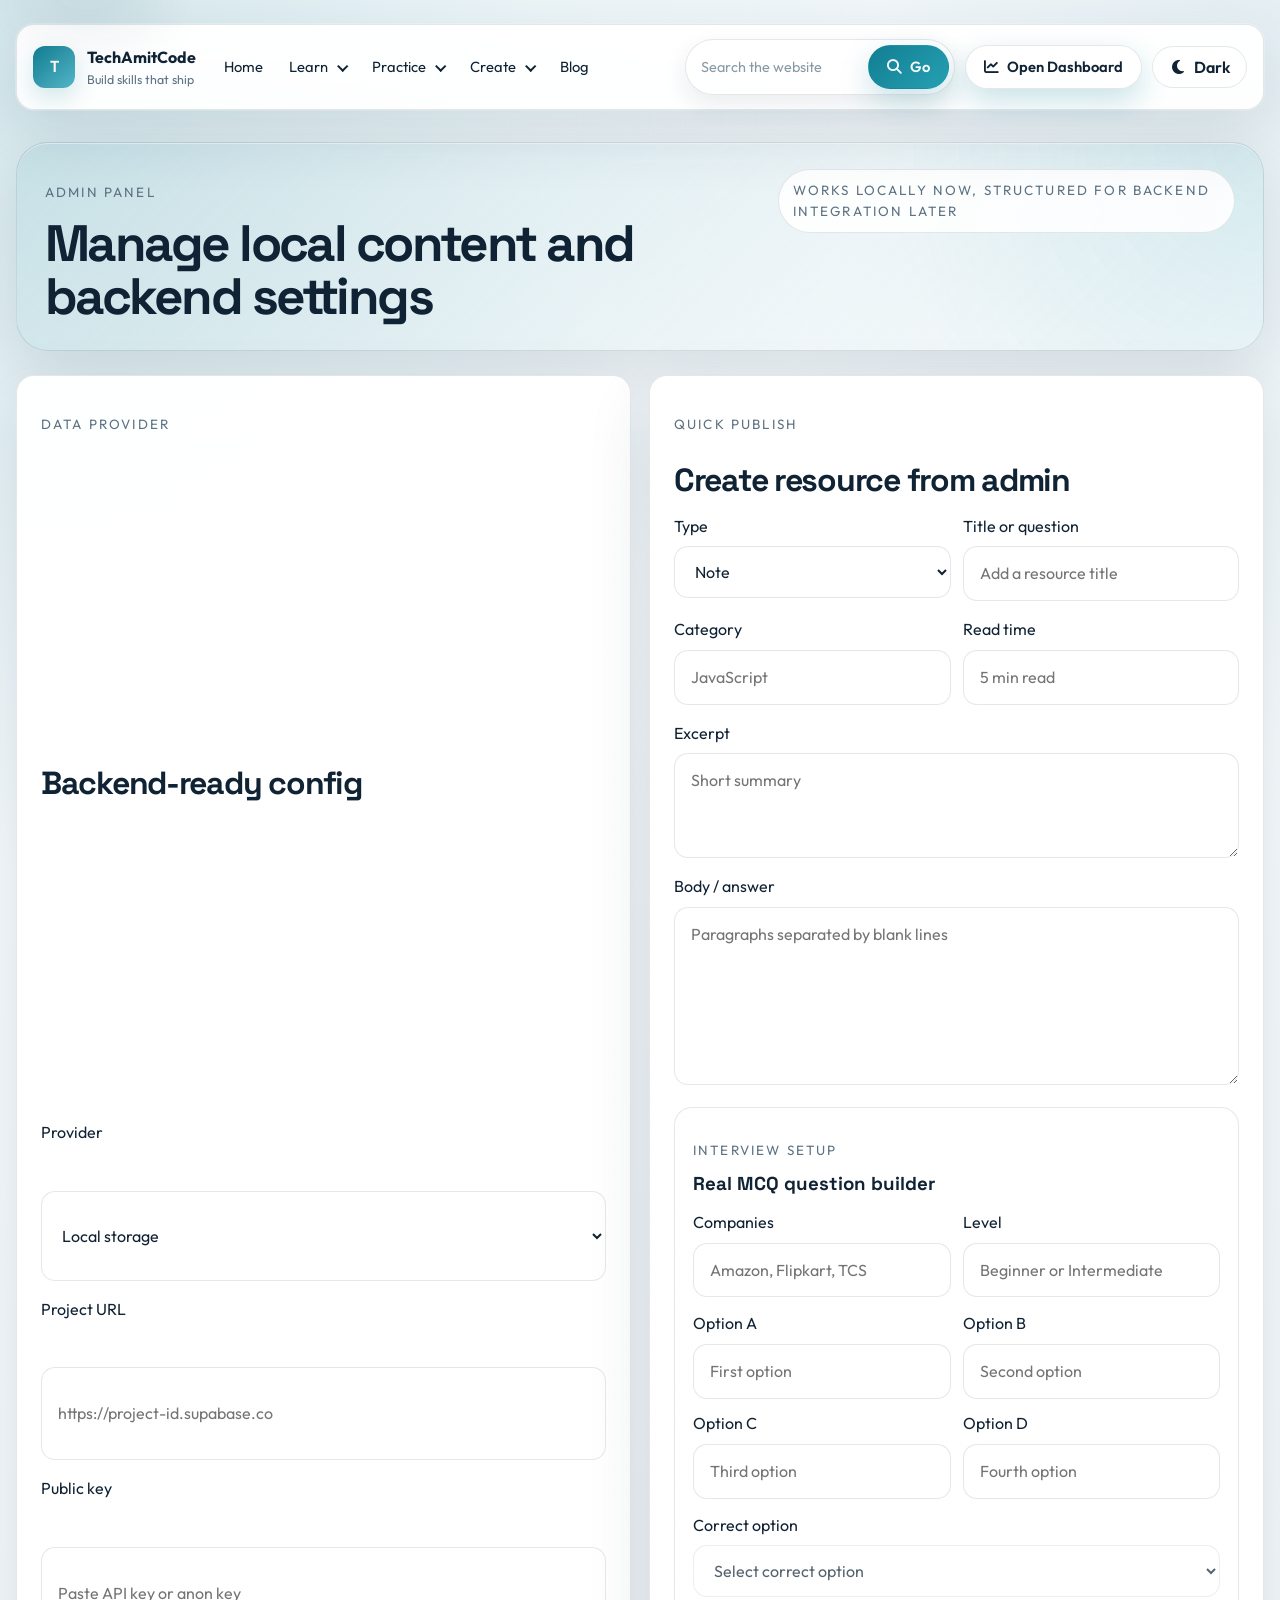
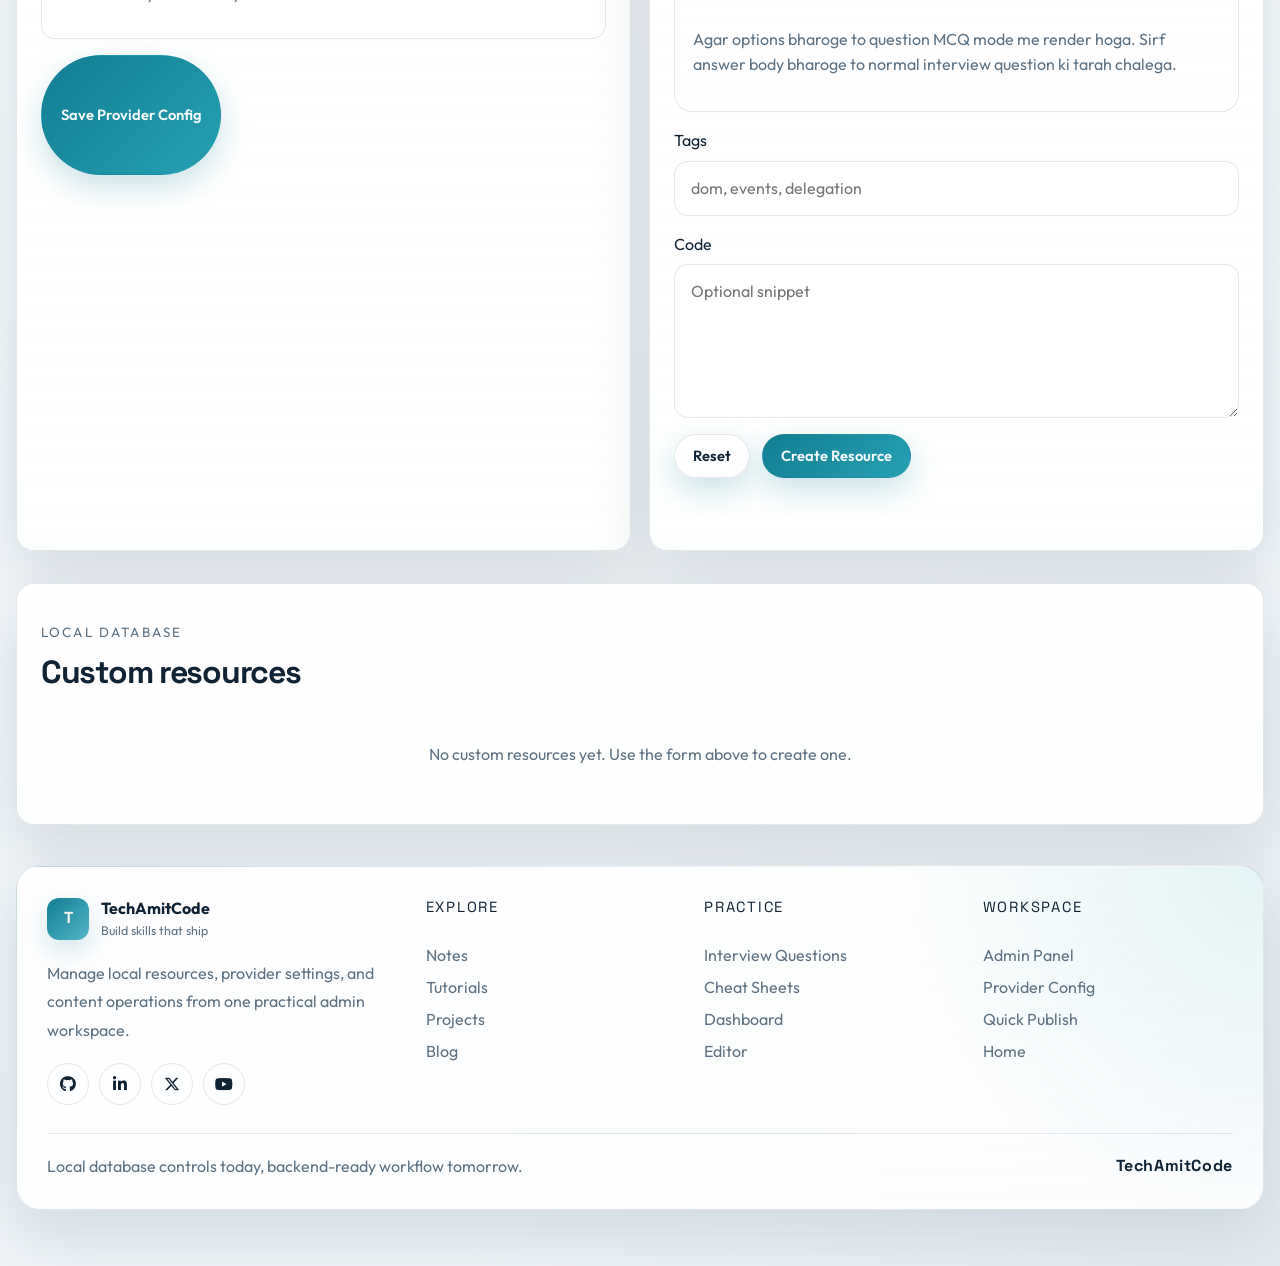
==== admin.html @ ec41cb29 "update message" ====
<!DOCTYPE html>
<html lang="en">
<head>
  <meta charset="UTF-8">
  <meta name="viewport" content="width=device-width, initial-scale=1.0">
  <title>TechAmitCode | Admin Panel</title>
  <meta name="description" content="Manage local resources, configure backend-ready providers, and simulate content operations from an admin panel.">
  <meta name="color-scheme" content="light dark">
  <meta name="theme-color" content="#0f7c90">
  <meta property="og:site_name" content="TechAmitCode">
  <meta property="og:title" content="TechAmitCode | Admin Panel">
  <meta property="og:description" content="Manage local resources, configure backend-ready providers, and simulate content operations from an admin panel.">
  <meta property="og:type" content="website">
  <meta name="twitter:card" content="summary_large_image">
  <link rel="icon" type="image/svg+xml" href="favicon.svg">
  <link rel="preconnect" href="https://fonts.googleapis.com">
  <link rel="preconnect" href="https://fonts.gstatic.com" crossorigin>
  <link
    href="https://fonts.googleapis.com/css2?family=Outfit:wght@400;500;600;700;800&family=Space+Grotesk:wght@500;700&display=swap"
    rel="stylesheet"
  >
  <link rel="stylesheet" href="css/style.css">
</head>
<body data-page="admin">
  <div class="admin-cosmos" aria-hidden="true">
    <span class="admin-orbit orbit-one"></span>
    <span class="admin-orbit orbit-two"></span>
    <span class="admin-planet planet-sun"></span>
    <span class="admin-planet planet-blue"></span>
    <span class="admin-planet planet-gold"></span>
  </div>
  <div class="site-shell">
    <header class="site-header">
      <a class="brand" href="index.html">
        <span class="brand-mark">T</span>
        <span>
          <strong>TechAmitCode</strong>
          <small>Build skills that ship</small>
        </span>
      </a>
      <button class="nav-toggle" id="navToggle" type="button" aria-expanded="false" aria-controls="siteNav">
        <span></span>
        <span></span>
        <span></span>
      </button>
      <div class="nav-drawer">
        <nav class="site-nav" id="siteNav" aria-label="Primary">
          <a class="nav-link" href="index.html" data-nav="home">Home</a>
          <div class="nav-group" data-nav-group="learn">
            <button class="nav-parent" type="button" data-nav-parent="learn" aria-expanded="false">
              <span>Learn</span>
              <span class="nav-caret"></span>
            </button>
            <div class="nav-submenu">
              <a class="nav-sublink" href="notes.html" data-nav="notes">Notes</a>
              <a class="nav-sublink" href="tutorials.html" data-nav="tutorials">Tutorials</a>
              <a class="nav-sublink" href="cheatsheets.html" data-nav="cheatsheets">Cheat Sheets</a>
            </div>
          </div>
          <div class="nav-group" data-nav-group="practice">
            <button class="nav-parent" type="button" data-nav-parent="practice" aria-expanded="false">
              <span>Practice</span>
              <span class="nav-caret"></span>
            </button>
            <div class="nav-submenu">
              <a class="nav-sublink" href="interview.html" data-nav="interview">Interview</a>
              <a class="nav-sublink" href="projects.html" data-nav="projects">Projects</a>
            </div>
          </div>
          <div class="nav-group" data-nav-group="create">
            <button class="nav-parent" type="button" data-nav-parent="create" aria-expanded="false">
              <span>Create</span>
              <span class="nav-caret"></span>
            </button>
            <div class="nav-submenu">
              <a class="nav-sublink" href="writing.html" data-nav="editor">Editor</a>
            </div>
          </div>
          <a class="nav-link" href="blog.html" data-nav="blog">Blog</a>
        </nav>
        <form class="global-search" action="search.html" method="get" role="search">
          <input class="global-search-input" type="search" name="q" placeholder="Search the website" aria-label="Search entire website">
          <button class="button global-search-submit" type="submit">Search</button>
        </form>
        <div class="header-actions">
          <a class="button button-ghost" href="dashboard.html">Open Dashboard</a>
          <button class="theme-toggle" id="themeToggle" type="button" aria-label="Toggle color theme">Theme</button>
        </div>
      </div>
    </header>

    <main class="section">
      <div class="section-heading">
        <div>
          <p class="eyebrow">Admin panel</p>
          <h1>Manage local content and backend settings</h1>
        </div>
        <div class="status-pill">Works locally now, structured for backend integration later</div>
      </div>

      <section class="dashboard-grid">
        <article class="surface dashboard-panel">
          <p class="eyebrow">Data provider</p>
          <h2>Backend-ready config</h2>
          <form class="editor-form" id="providerForm">
            <label>
              <span>Provider</span>
              <select id="providerSelect">
                <option value="local">Local storage</option>
                <option value="firebase">Firebase scaffold</option>
                <option value="supabase">Supabase scaffold</option>
              </select>
            </label>
            <label>
              <span>Project URL</span>
              <input id="providerUrlInput" type="text" placeholder="https://project-id.supabase.co">
            </label>
            <label>
              <span>Public key</span>
              <input id="providerKeyInput" type="text" placeholder="Paste API key or anon key">
            </label>
            <button class="button" type="submit">Save Provider Config</button>
          </form>
          <p class="form-message" id="providerMessage" aria-live="polite"></p>
        </article>

        <article class="surface dashboard-panel">
          <p class="eyebrow">Quick publish</p>
          <h2>Create resource from admin</h2>
          <form class="editor-form" id="adminEntryForm">
            <input id="adminEditingSlug" type="hidden">
            <input id="adminEditingType" type="hidden">
            <div class="field-grid">
              <label>
                <span>Type</span>
                <select id="adminTypeInput">
                  <option value="note">Note</option>
                  <option value="blog">Blog</option>
                  <option value="interview">Interview</option>
                  <option value="cheatsheet">Cheat Sheet</option>
                </select>
              </label>
              <label>
                <span>Title or question</span>
                <input id="adminTitleInput" type="text" placeholder="Add a resource title" required>
              </label>
            </div>
            <div class="field-grid">
              <label>
                <span>Category</span>
                <input id="adminCategoryInput" type="text" placeholder="JavaScript" required>
              </label>
              <label>
                <span>Read time</span>
                <input id="adminReadTimeInput" type="text" placeholder="5 min read" required>
              </label>
            </div>
            <label>
              <span>Excerpt</span>
              <textarea id="adminExcerptInput" rows="3" placeholder="Short summary" required></textarea>
            </label>
            <label>
              <span>Body / answer</span>
              <textarea id="adminContentInput" rows="6" placeholder="Paragraphs separated by blank lines" required></textarea>
            </label>
            <div class="editor-side-block mcq-builder" id="adminInterviewFields" hidden>
              <div class="section-heading">
                <div>
                  <p class="eyebrow">Interview setup</p>
                  <h3>Real MCQ question builder</h3>
                </div>
              </div>
              <div class="field-grid">
                <label>
                  <span>Companies</span>
                  <input id="adminCompaniesInput" type="text" placeholder="Amazon, Flipkart, TCS">
                </label>
                <label>
                  <span>Level</span>
                  <input id="adminLevelInput" type="text" placeholder="Beginner or Intermediate">
                </label>
              </div>
              <div class="field-grid mcq-option-grid">
                <label>
                  <span>Option A</span>
                  <input id="adminOptionAInput" type="text" placeholder="First option">
                </label>
                <label>
                  <span>Option B</span>
                  <input id="adminOptionBInput" type="text" placeholder="Second option">
                </label>
                <label>
                  <span>Option C</span>
                  <input id="adminOptionCInput" type="text" placeholder="Third option">
                </label>
                <label>
                  <span>Option D</span>
                  <input id="adminOptionDInput" type="text" placeholder="Fourth option">
                </label>
              </div>
              <label>
                <span>Correct option</span>
                <select id="adminCorrectOptionInput">
                  <option value="">Select correct option</option>
                  <option value="A">Option A</option>
                  <option value="B">Option B</option>
                  <option value="C">Option C</option>
                  <option value="D">Option D</option>
                </select>
              </label>
              <p class="card-excerpt">Agar options bharoge to question MCQ mode me render hoga. Sirf answer body bharoge to normal interview question ki tarah chalega.</p>
            </div>
            <label>
              <span>Tags</span>
              <input id="adminTagsInput" type="text" placeholder="dom, events, delegation">
            </label>
            <label>
              <span>Code</span>
              <textarea id="adminCodeInput" rows="5" placeholder="Optional snippet"></textarea>
            </label>
            <div class="editor-actions">
              <button class="button button-ghost" id="adminCancelEdit" type="button">Reset</button>
              <button class="button" id="adminSubmitButton" type="submit">Create Resource</button>
            </div>
          </form>
          <p class="form-message" id="adminEntryMessage" aria-live="polite"></p>
        </article>
      </section>

      <section class="surface section admin-list-panel">
        <div class="section-heading">
          <div>
            <p class="eyebrow">Local database</p>
            <h2>Custom resources</h2>
          </div>
        </div>
        <div class="resource-list" id="adminResourceList"></div>
      </section>
    </main>

    <footer class="site-footer surface">
      <div class="footer-grid">
        <div class="footer-brand">
          <a class="brand" href="index.html">
            <span class="brand-mark">T</span>
            <span><strong>TechAmitCode</strong><small>Build skills that ship</small></span>
          </a>
          <p>Manage local resources, provider settings, and content operations from one practical admin workspace.</p>
        </div>
        <div>
          <p class="footer-heading">Explore</p>
          <div class="footer-links">
            <a href="notes.html">Notes</a>
            <a href="tutorials.html">Tutorials</a>
            <a href="projects.html">Projects</a>
            <a href="blog.html">Blog</a>
          </div>
        </div>
        <div>
          <p class="footer-heading">Practice</p>
          <div class="footer-links">
            <a href="interview.html">Interview Questions</a>
            <a href="cheatsheets.html">Cheat Sheets</a>
            <a href="dashboard.html">Dashboard</a>
            <a href="writing.html">Editor</a>
          </div>
        </div>
        <div>
          <p class="footer-heading">Workspace</p>
          <div class="footer-links">
            <a href="admin.html">Admin Panel</a>
            <a href="dashboard.html">Provider Config</a>
            <a href="writing.html">Quick Publish</a>
            <a href="index.html">Home</a>
          </div>
        </div>
      </div>
      <div class="footer-bottom">
        <p>Local database controls today, backend-ready workflow tomorrow.</p>
        <p>TechAmitCode</p>
      </div>
    </footer>
  </div>

  <script src="script.js"></script>
</body>
</html>
---- css/style.css ----
:root {
  --bg: #edf3f7;
  --bg-strong: #fbfdff;
  --surface: rgba(255, 255, 255, 0.88);
  --surface-strong: #ffffff;
  --surface-border: rgba(18, 43, 58, 0.11);
  --text: #102334;
  --muted: #5d7283;
  --accent: #127e92;
  --accent-strong: #0a5c71;
  --accent-soft: rgba(18, 126, 146, 0.12);
  --shadow: 0 22px 64px rgba(20, 49, 64, 0.12);
  --radius-xl: 28px;
  --radius-lg: 20px;
  --radius-md: 14px;
  --radius-sm: 10px;
  --max-width: 1320px;
  --transition: 180ms ease;
  --transition-smooth: 280ms cubic-bezier(0.22, 1, 0.36, 1);
  --transition-slow: 420ms cubic-bezier(0.19, 1, 0.22, 1);
}

body[data-theme="dark"] {
  --bg: #071019;
  --bg-strong: #0b1622;
  --surface: rgba(12, 21, 33, 0.9);
  --surface-strong: #101b2a;
  --surface-border: rgba(120, 170, 208, 0.16);
  --text: #ecf5fb;
  --muted: #93a8bb;
  --accent: #56d1ee;
  --accent-strong: #ffb07b;
  --accent-soft: rgba(86, 209, 238, 0.14);
  --shadow: 0 26px 72px rgba(0, 0, 0, 0.5);
}

* {
  box-sizing: border-box;
}

html {
  scroll-behavior: smooth;
}

body {
  margin: 0;
  min-height: 100vh;
  font-family: "Outfit", sans-serif;
  line-height: 1.55;
  -webkit-font-smoothing: antialiased;
  text-rendering: optimizeLegibility;
  color: var(--text);
  background:
    radial-gradient(circle at top left, rgba(15, 124, 144, 0.17), transparent 28%),
    radial-gradient(circle at top right, rgba(110, 164, 182, 0.16), transparent 24%),
    radial-gradient(circle at bottom right, rgba(188, 206, 219, 0.2), transparent 26%),
    linear-gradient(180deg, var(--bg-strong), var(--bg));
  animation: pageFadeIn var(--transition-slow) both;
}

body.is-nav-open {
  overflow: hidden;
}

body.is-nav-open::after {
  content: "";
  position: fixed;
  inset: 0;
  z-index: 90;
  background: transparent;
  pointer-events: none;
}

body::before {
  content: "";
  position: fixed;
  inset: 0;
  pointer-events: none;
  background-image:
    linear-gradient(rgba(255, 255, 255, 0.04) 1px, transparent 1px),
    linear-gradient(90deg, rgba(255, 255, 255, 0.04) 1px, transparent 1px);
  background-size: 36px 36px;
  mask-image: radial-gradient(circle at center, black 38%, transparent 85%);
  opacity: 0.25;
}

a {
  color: inherit;
  text-decoration: none;
}

:focus-visible {
  outline: 3px solid rgba(44, 166, 178, 0.45);
  outline-offset: 3px;
}

button,
input,
select,
textarea {
  font: inherit;
}

button {
  cursor: pointer;
}

img {
  max-width: 100%;
  display: block;
}

.sr-only {
  position: absolute;
  width: 1px;
  height: 1px;
  padding: 0;
  margin: -1px;
  overflow: hidden;
  clip: rect(0, 0, 0, 0);
  white-space: nowrap;
  border: 0;
}

.skip-link {
  position: fixed;
  top: 16px;
  left: 16px;
  z-index: 160;
  padding: 12px 16px;
  border-radius: 999px;
  background: var(--accent);
  color: #fffaf5;
  box-shadow: var(--shadow);
  transform: translateY(-140%);
  transition: transform var(--transition);
}

.skip-link:focus {
  transform: translateY(0);
}

.site-notifications {
  position: fixed;
  top: 24px;
  right: 24px;
  z-index: 260;
  display: grid;
  gap: 12px;
  width: min(360px, calc(100vw - 32px));
  pointer-events: none;
}

.site-toast {
  display: grid;
  grid-template-columns: 10px minmax(0, 1fr) auto;
  align-items: center;
  gap: 12px;
  padding: 14px 14px 14px 12px;
  border-radius: 18px;
  border: 1px solid var(--surface-border);
  background:
    linear-gradient(180deg, rgba(255, 255, 255, 0.82), rgba(255, 255, 255, 0.62)),
    var(--surface);
  box-shadow: var(--shadow);
  backdrop-filter: blur(18px);
  opacity: 0;
  transform: translateY(-10px) scale(0.98);
  transition: opacity var(--transition-smooth), transform var(--transition-smooth);
  pointer-events: auto;
}

.site-toast.is-visible {
  opacity: 1;
  transform: translateY(0) scale(1);
}

.site-toast.is-leaving {
  opacity: 0;
  transform: translateY(-6px) scale(0.98);
}

.site-toast-indicator {
  width: 10px;
  height: 100%;
  min-height: 42px;
  border-radius: 999px;
  background: var(--accent);
  box-shadow: 0 0 18px rgba(18, 126, 146, 0.24);
}

.site-toast.is-success .site-toast-indicator {
  background: linear-gradient(180deg, #27d3b0, #149779);
  box-shadow: 0 0 18px rgba(39, 211, 176, 0.28);
}

.site-toast.is-error .site-toast-indicator {
  background: linear-gradient(180deg, #ff8c7d, #e35848);
  box-shadow: 0 0 18px rgba(227, 88, 72, 0.26);
}

.site-toast-copy {
  color: var(--text);
  font-weight: 600;
  line-height: 1.45;
}

.site-toast-close {
  width: 34px;
  height: 34px;
  border: 0;
  border-radius: 999px;
  background: rgba(18, 43, 58, 0.08);
  color: var(--muted);
  font-size: 1.1rem;
  transition: background var(--transition), color var(--transition), transform var(--transition);
}

.site-toast-close:hover,
.site-toast-close:focus-visible {
  background: rgba(18, 126, 146, 0.16);
  color: var(--accent-strong);
  transform: scale(1.03);
}

[data-state="success"] {
  color: #13866d;
}

[data-state="error"] {
  color: #d85b4c;
}

[data-state="info"] {
  color: var(--accent-strong);
}

body[data-theme="dark"] .site-toast {
  background:
    linear-gradient(180deg, rgba(13, 22, 34, 0.92), rgba(13, 22, 34, 0.82)),
    var(--surface);
  border-color: rgba(120, 170, 208, 0.18);
  box-shadow: 0 24px 70px rgba(0, 0, 0, 0.45);
}

body[data-theme="dark"] .site-toast-close {
  background: rgba(255, 255, 255, 0.06);
  color: #c5d7e5;
}

body[data-theme="dark"] [data-state="success"] {
  color: #52ddbd;
}

body[data-theme="dark"] [data-state="error"] {
  color: #ff9b89;
}

body[data-theme="dark"] [data-state="info"] {
  color: #85def4;
}

@media (max-width: 720px) {
  .site-notifications {
    top: 14px;
    right: 14px;
    left: 14px;
    width: auto;
  }

  .site-toast {
    grid-template-columns: 8px minmax(0, 1fr) auto;
    padding: 12px;
    border-radius: 16px;
  }
}

.site-shell {
  width: min(calc(100% - 32px), var(--max-width));
  margin: 0 auto;
  padding: 24px 0 56px;
  position: relative;
  z-index: 1;
}

.home-aurora,
.home-particles {
  position: fixed;
  inset: 0;
  pointer-events: none;
}

.home-aurora {
  z-index: -2;
  background:
    radial-gradient(circle at 16% 18%, rgba(17, 122, 139, 0.14), transparent 24%),
    radial-gradient(circle at 82% 14%, rgba(97, 185, 197, 0.14), transparent 22%),
    radial-gradient(circle at 74% 72%, rgba(141, 181, 196, 0.08), transparent 24%);
}

.home-particles {
  z-index: -1;
}

.site-header {
  position: sticky;
  top: 16px;
  z-index: 10;
  isolation: isolate;
  overflow: visible;
  display: grid;
  grid-template-columns: auto minmax(0, 1fr);
  align-items: center;
  gap: 16px;
  padding: 14px 16px;
  border: 1px solid var(--surface-border);
  border-radius: 18px;
  background:
    linear-gradient(180deg, rgba(255, 255, 255, 0.72), rgba(255, 255, 255, 0.42)),
    var(--surface);
  backdrop-filter: blur(18px);
  box-shadow: var(--shadow), 0 0 0 1px rgba(255, 255, 255, 0.3);
  transition: transform var(--transition-smooth), box-shadow var(--transition-smooth), border-color var(--transition-smooth), background var(--transition-smooth);
}

.site-header::after {
  content: "";
  position: absolute;
  inset: auto 18px 0;
  height: 1px;
  background: linear-gradient(90deg, transparent, rgba(255, 255, 255, 0.35), transparent);
  opacity: 0;
  transition: opacity var(--transition);
}

.site-header:hover {
  box-shadow: 0 26px 64px rgba(20, 49, 64, 0.16), 0 0 0 1px rgba(255, 255, 255, 0.34);
}

.site-header:hover::after {
  opacity: 1;
}

.brand {
  display: inline-flex;
  align-items: center;
  gap: 12px;
  min-width: 0;
  transition: transform var(--transition-smooth);
}

.brand-mark {
  width: 42px;
  height: 42px;
  display: grid;
  place-items: center;
  border-radius: 12px;
  background: linear-gradient(135deg, var(--accent), #54b5c7);
  color: #fff9f4;
  font-family: "Space Grotesk", sans-serif;
  font-weight: 700;
  box-shadow: 0 10px 24px rgba(17, 122, 139, 0.18);
  transition: transform var(--transition-smooth), box-shadow var(--transition-smooth), filter var(--transition-smooth);
}

.brand:hover {
  transform: translateY(-1px);
}

.brand:hover .brand-mark {
  transform: translateY(-1px) scale(1.03);
  box-shadow: 0 16px 32px rgba(17, 122, 139, 0.24);
  filter: saturate(1.06);
}

.brand strong,
.brand small {
  display: block;
}

.brand strong {
  font-size: 1rem;
}

.brand small {
  font-size: 0.78rem;
}

.brand small,
.eyebrow,
.status-pill,
.meta-row,
.card-meta,
.detail-meta {
  color: var(--muted);
}

.with-icon {
  display: inline-flex;
  align-items: center;
  gap: 10px;
}

.with-icon .fa-solid,
.with-icon .fa-regular,
.with-icon .fa-brands {
  width: 1.05em;
  text-align: center;
  flex-shrink: 0;
}

.nav-link .fa-solid,
.nav-parent .fa-solid,
.nav-sublink .fa-solid {
  color: var(--accent-strong);
}

.footer-heading.with-icon .fa-solid,
.footer-links a .fa-solid,
.header-actions a .fa-solid,
.global-search-submit .fa-solid,
.theme-toggle .fa-solid {
  color: currentColor;
}

.site-nav {
  display: flex;
  justify-content: flex-start;
  align-items: center;
  gap: 2px;
  flex-wrap: nowrap;
  min-width: 0;
}

.nav-drawer {
  flex: 1 1 auto;
  min-width: 0;
  display: grid;
  grid-template-columns: minmax(0, 1fr) minmax(210px, 270px) auto;
  align-items: center;
  gap: 10px;
  position: relative;
}

.nav-link,
.nav-parent,
.nav-sublink {
  padding: 9px 12px;
  min-height: 40px;
  font-size: 0.92rem;
  border-radius: 999px;
  color: inherit;
  text-decoration: none;
  transition: background var(--transition), color var(--transition), transform var(--transition);
}

.nav-link,
.nav-parent {
  display: inline-flex;
  align-items: center;
  gap: 10px;
  background: transparent;
  border: 0;
  position: relative;
}

.nav-link:hover,
.nav-link.is-active,
.nav-group.is-active > .nav-parent,
.nav-group:hover > .nav-parent {
  background:
    radial-gradient(circle at top center, rgba(255, 255, 255, 0.14), transparent 72%),
    var(--accent-soft);
  color: var(--accent-strong);
  transform: translateY(-1px);
  box-shadow:
    inset 0 1px 0 rgba(255, 255, 255, 0.2),
    0 10px 20px rgba(15, 124, 144, 0.1);
}

.nav-group {
  position: relative;
  z-index: 2;
}

.nav-caret {
  width: 8px;
  height: 8px;
  border-right: 2px solid currentColor;
  border-bottom: 2px solid currentColor;
  transform: rotate(45deg) translateY(-1px);
  transition: transform var(--transition);
}

.nav-group:hover .nav-caret,
.nav-group.is-open .nav-caret,
.nav-group.is-active .nav-caret {
  transform: rotate(225deg) translateY(-1px);
}

.nav-submenu {
  position: absolute;
  top: calc(100% + 10px);
  left: 0;
  min-width: 220px;
  padding: 12px;
  border: 1px solid var(--surface-border);
  border-radius: 20px;
  background: var(--bg-strong);
  box-shadow: 0 22px 50px rgba(20, 14, 10, 0.14);
  display: grid;
  gap: 6px;
  opacity: 0;
  visibility: hidden;
  transform: translateY(10px);
  transition: opacity var(--transition), transform var(--transition), visibility var(--transition);
}

.nav-group:hover .nav-submenu,
.nav-group.is-open .nav-submenu {
  opacity: 1;
  visibility: visible;
  transform: translateY(0);
}

.nav-sublink {
  display: block;
  border-radius: 14px;
  position: relative;
}

.nav-sublink:hover,
.nav-sublink.is-active {
  background:
    radial-gradient(circle at top center, rgba(255, 255, 255, 0.12), transparent 72%),
    var(--accent-soft);
  color: var(--accent-strong);
  box-shadow:
    inset 0 1px 0 rgba(255, 255, 255, 0.16),
    0 8px 16px rgba(15, 124, 144, 0.08);
}

.header-actions {
  display: flex;
  align-items: center;
  gap: 10px;
  flex-shrink: 0;
  justify-self: end;
}

.global-search {
  flex: 0 1 250px;
  min-width: 170px;
  display: flex;
  align-items: center;
  gap: 6px;
  padding: 5px;
  border: 1px solid var(--surface-border);
  border-radius: 999px;
  background: rgba(255, 255, 255, 0.12);
  box-shadow:
    inset 0 1px 0 rgba(255, 255, 255, 0.24),
    0 10px 24px rgba(31, 57, 73, 0.09);
}

.brand,
.site-nav,
.global-search,
.header-actions {
  min-width: 0;
}

.global-search:focus-within {
  border-color: rgba(44, 166, 178, 0.35);
  box-shadow:
    0 0 0 3px rgba(44, 166, 178, 0.1),
    0 10px 26px rgba(36, 27, 20, 0.08);
}

.global-search-input {
  min-width: 0;
  flex: 1 1 auto;
  height: 34px;
  padding: 0 8px 0 10px;
  border: 0;
  background: transparent;
  box-shadow: none;
  font-size: 0.9rem;
  color: var(--text);
}

.global-search-input:focus {
  transform: none;
  border-color: transparent;
}

.global-search-input::placeholder {
  color: rgba(90, 113, 131, 0.72);
}

.global-search-submit {
  min-height: 34px;
  padding: 0 12px;
  flex-shrink: 0;
  font-size: 0.82rem;
  letter-spacing: 0.01em;
  box-shadow: none;
  border-radius: 999px;
}

.nav-toggle,
.theme-toggle,
.bookmark-button {
  display: inline-flex;
  align-items: center;
  justify-content: center;
  gap: 8px;
  border: 1px solid var(--surface-border);
  background: var(--surface-strong);
  color: var(--text);
  border-radius: 999px;
  font-weight: 600;
  line-height: 1;
  transition: transform var(--transition), background var(--transition), color var(--transition), border-color var(--transition), box-shadow var(--transition), opacity var(--transition);
}

.nav-toggle {
  display: none;
  width: 46px;
  height: 46px;
  padding: 0;
  position: relative;
  place-items: center;
  overflow: hidden;
}

.nav-toggle span {
  position: absolute;
  left: 50%;
  display: block;
  width: 18px;
  height: 2.5px;
  border-radius: 999px;
  background: currentColor;
  transform-origin: center;
  transition: transform var(--transition), opacity var(--transition), width var(--transition), background var(--transition);
}

.nav-toggle span:nth-child(1) {
  transform: translate(-50%, -7px);
}

.nav-toggle span:nth-child(2) {
  width: 14px;
  transform: translate(-50%, 0);
}

.nav-toggle span:nth-child(3) {
  transform: translate(-50%, 7px);
}

.nav-toggle:hover span:nth-child(2),
.nav-toggle:focus-visible span:nth-child(2) {
  width: 18px;
}

.nav-toggle.is-open span:nth-child(1) {
  transform: translate(-50%, 0) rotate(45deg);
}

.nav-toggle.is-open span:nth-child(2) {
  opacity: 0;
  transform: translate(-50%, 0) scaleX(0.2);
}

.nav-toggle.is-open span:nth-child(3) {
  transform: translate(-50%, 0) rotate(-45deg);
}

.theme-toggle,
.bookmark-button {
  min-height: 42px;
  padding: 0 16px;
}

.theme-toggle:hover,
.bookmark-button:hover,
.nav-toggle:hover {
  transform: translateY(-1px);
  background: var(--accent-soft);
}

.bookmark-button.is-saved {
  background: var(--accent);
  color: #fffaf5;
  border-color: transparent;
}

.button,
.button-ghost {
  display: inline-flex;
  align-items: center;
  justify-content: center;
  gap: 8px;
  min-height: 44px;
  padding: 0 18px;
  border-radius: 999px;
  border: 1px solid transparent;
  font-weight: 600;
  font-size: 0.92rem;
  line-height: 1;
  white-space: nowrap;
  transition: transform var(--transition), background var(--transition), color var(--transition), border-color var(--transition), box-shadow var(--transition), opacity var(--transition);
}

.button {
  background: linear-gradient(135deg, var(--accent), #26a0b3);
  color: #f7fbfc;
  box-shadow: 0 12px 30px rgba(15, 124, 144, 0.22);
}

.button:hover {
  transform: translateY(-1px);
  background: linear-gradient(135deg, #2ca6b2, var(--accent-strong));
  color: #ffffff;
  box-shadow: 0 16px 32px rgba(15, 124, 144, 0.25);
}

.button-ghost {
  border-color: var(--surface-border);
  background: rgba(255, 255, 255, 0.44);
  color: var(--text);
}

.button-ghost:hover {
  transform: translateY(-1px);
  background: var(--accent-soft);
  border-color: rgba(15, 124, 144, 0.18);
}

.button:focus-visible,
.button-ghost:focus-visible,
.theme-toggle:focus-visible,
.bookmark-button:focus-visible,
.nav-toggle:focus-visible,
.global-search-submit:focus-visible {
  outline: none;
  box-shadow:
    0 0 0 3px rgba(44, 166, 178, 0.16),
    0 10px 24px rgba(15, 124, 144, 0.16);
}

.button:disabled,
.button-ghost:disabled,
.theme-toggle:disabled,
.bookmark-button:disabled,
.nav-toggle:disabled {
  opacity: 0.58;
  cursor: not-allowed;
  transform: none;
  box-shadow: none;
}

.header-actions .button-ghost,
.header-actions .theme-toggle {
  color: var(--text);
}

.section {
  margin-top: 32px;
}

.section-tight {
  margin-top: 18px;
}

.section-heading {
  display: flex;
  align-items: end;
  justify-content: space-between;
  gap: 16px;
  margin-bottom: 18px;
}

body:not([data-page="home"]) main.section > .section-heading:first-child {
  margin-bottom: 24px;
  padding: 26px 28px;
  align-items: flex-start;
  border: 1px solid var(--surface-border);
  border-radius: calc(var(--radius-xl) + 4px);
  background:
    radial-gradient(circle at top right, rgba(44, 166, 178, 0.13), transparent 30%),
    linear-gradient(135deg, rgba(15, 124, 144, 0.09), rgba(255, 255, 255, 0.35));
  box-shadow: var(--shadow), inset 0 1px 0 rgba(255, 255, 255, 0.55);
}

.section-heading h1,
.section-heading h2,
.hero-copy h1,
.surface h2,
.surface h3 {
  margin: 0;
  line-height: 1.05;
  font-family: "Space Grotesk", sans-serif;
}

.section-heading h1,
.hero-copy h1 {
  font-size: clamp(2.5rem, 4vw, 4.7rem);
  letter-spacing: -0.05em;
}

.section-heading h2,
.surface h2 {
  font-size: clamp(1.5rem, 2.5vw, 2.4rem);
  letter-spacing: -0.04em;
}

.eyebrow,
.status-pill {
  font-size: 0.84rem;
  text-transform: uppercase;
  letter-spacing: 0.16em;
}

.status-pill {
  display: inline-flex;
  align-items: center;
  gap: 8px;
  padding: 10px 14px;
  border-radius: 999px;
  background: var(--surface);
  border: 1px solid var(--surface-border);
}

.text-link {
  color: var(--accent-strong);
  font-weight: 600;
  transition: color var(--transition-smooth), transform var(--transition-smooth);
}

.text-link kbd {
  display: inline-flex;
  align-items: center;
  justify-content: center;
  min-width: 1.8em;
  min-height: 1.8em;
  margin-left: 8px;
  padding: 0 0.45em;
  border-radius: 999px;
  border: 1px solid var(--surface-border);
  background: var(--surface);
  color: var(--muted);
  font-size: 0.78rem;
  font-family: "Space Grotesk", sans-serif;
}

.surface {
  padding: 24px;
  border-radius: 18px;
  border: 1px solid var(--surface-border);
  background:
    linear-gradient(180deg, rgba(255, 255, 255, 0.7), rgba(255, 255, 255, 0.42)),
    var(--surface);
  backdrop-filter: blur(18px);
  box-shadow: var(--shadow), inset 0 1px 0 rgba(255, 255, 255, 0.42);
  position: relative;
  transition: transform var(--transition-smooth), box-shadow var(--transition-smooth), border-color var(--transition-smooth), background var(--transition-smooth);
}

.surface::before {
  content: "";
  position: absolute;
  inset: 0 0 auto;
  height: 1px;
  background: linear-gradient(90deg, transparent, rgba(255, 255, 255, 0.45), transparent);
  opacity: 0.7;
  pointer-events: none;
  transition: opacity var(--transition-smooth);
}

.surface:hover {
  transform: translateY(-2px);
  box-shadow: 0 26px 60px rgba(20, 49, 64, 0.15), inset 0 1px 0 rgba(255, 255, 255, 0.5);
}

.surface:hover::before {
  opacity: 1;
}

.stack-sm > * + * {
  margin-top: 14px;
}

.hero-panel,
.split-panel,
.editor-layout,
.detail-layout {
  display: grid;
  gap: 24px;
}

.hero-panel {
  grid-template-columns: 1.3fr 0.85fr;
  align-items: stretch;
  margin-top: 28px;
}

.hero-copy,
.hero-side {
  display: grid;
  gap: 20px;
}

.hero-copy {
  padding: 38px;
  border-radius: 22px;
  background:
    linear-gradient(140deg, rgba(255, 255, 255, 0.54), rgba(255, 255, 255, 0.2)),
    linear-gradient(135deg, rgba(15, 124, 144, 0.12), rgba(103, 185, 203, 0.1));
  border: 1px solid var(--surface-border);
  box-shadow: var(--shadow), inset 0 1px 0 rgba(255, 255, 255, 0.5);
}

.hero-text {
  max-width: 62ch;
  color: var(--muted);
  font-size: 1.08rem;
  line-height: 1.75;
}

.hero-actions,
.hero-stats,
.inline-form,
.filter-panel,
.editor-actions,
.field-grid,
.tag-row,
.meta-row {
  display: flex;
  gap: 12px;
  flex-wrap: wrap;
}

.hero-stats {
  margin: 8px 0 0;
}

.hero-stats div {
  min-width: 140px;
  padding: 16px;
  border-radius: var(--radius-lg);
  background: rgba(255, 255, 255, 0.52);
  border: 0;
}

body[data-theme="dark"] .site-header {
  background:
    linear-gradient(180deg, rgba(255, 255, 255, 0.03), rgba(255, 255, 255, 0.01)),
    var(--surface);
  box-shadow: var(--shadow), 0 0 0 1px rgba(90, 228, 255, 0.06);
}

body[data-theme="dark"] .global-search {
  background:
    linear-gradient(180deg, rgba(16, 28, 34, 0.9), rgba(16, 28, 34, 0.78)),
    rgba(255, 255, 255, 0.08);
  box-shadow:
    inset 0 1px 0 rgba(255, 255, 255, 0.06),
    0 8px 24px rgba(8, 17, 26, 0.18);
}

body[data-theme="dark"] .global-search-input {
  color: #eaf7ff;
}

body[data-theme="dark"] .global-search-input::placeholder {
  color: rgba(208, 227, 236, 0.72);
}

body[data-theme="dark"] .button {
  background: linear-gradient(135deg, var(--accent), var(--accent-strong));
  color: #081018;
  box-shadow: 0 10px 28px rgba(90, 228, 255, 0.2);
}

body[data-theme="dark"] .button:hover {
  background: linear-gradient(135deg, var(--accent-strong), var(--accent));
  color: #081018;
}

body[data-theme="dark"] .button-ghost {
  background: rgba(255, 255, 255, 0.03);
  border-color: rgba(120, 170, 208, 0.16);
}

body[data-theme="dark"] main.section > .section-heading:first-child {
  background:
    radial-gradient(circle at top right, rgba(73, 220, 255, 0.14), transparent 30%),
    linear-gradient(135deg, rgba(255, 176, 123, 0.08), rgba(255, 255, 255, 0.02));
  box-shadow: var(--shadow), inset 0 1px 0 rgba(255, 255, 255, 0.04);
}

body[data-theme="dark"] .surface {
  background: var(--surface);
  box-shadow: var(--shadow), 0 0 0 1px rgba(90, 228, 255, 0.04);
}

body[data-theme="dark"] .hero-copy {
  background:
    linear-gradient(140deg, rgba(255, 255, 255, 0.05), rgba(255, 255, 255, 0.01)),
    linear-gradient(135deg, rgba(86, 209, 238, 0.12), rgba(255, 176, 123, 0.08));
  box-shadow: var(--shadow), 0 0 40px rgba(73, 220, 255, 0.08);
}

body[data-theme="dark"] .hero-stats div {
  background: rgba(255, 255, 255, 0.03);
  border: 1px solid rgba(90, 228, 255, 0.08);
}

.hero-stats dt {
  font-size: 0.82rem;
  text-transform: uppercase;
  letter-spacing: 0.12em;
  color: var(--muted);
}

.hero-stats dd {
  margin: 6px 0 0;
  font-weight: 700;
  font-size: 1.1rem;
}

.timeline,
.check-list {
  padding-left: 18px;
  margin: 0;
  color: var(--muted);
}

.timeline li,
.check-list li {
  margin: 10px 0;
}

.feature-grid,
.content-grid,
.mini-grid {
  display: grid;
  gap: 18px;
}

.feature-grid {
  grid-template-columns: repeat(3, minmax(0, 1fr));
}

.feature-card,
.content-card {
  position: relative;
  overflow: hidden;
  min-height: 100%;
}

.feature-card::after,
.content-card::after {
  content: "";
  position: absolute;
  inset: auto -10% -40% auto;
  width: 160px;
  height: 160px;
  border-radius: 999px;
  background: radial-gradient(circle, rgba(17, 122, 139, 0.16), transparent 60%);
}

.feature-card,
.content-card,
.preview-panel,
.editor-panel,
.filter-panel,
.newsletter,
.comments-panel,
.mock-card,
.flashcard-card,
.progress-item,
.resource-link,
.question-card,
.metric-card {
  background: var(--surface);
  border: 1px solid var(--surface-border);
  border-radius: var(--radius-xl);
  box-shadow: var(--shadow);
}

.feature-card,
.content-card {
  padding: 22px;
  transition: transform var(--transition-smooth), box-shadow var(--transition-smooth), border-color var(--transition-smooth), background var(--transition-smooth);
}

.preview-panel,
.editor-panel,
.comments-panel,
.mock-card,
.flashcard-card,
.progress-item,
.question-card,
.metric-card {
  position: relative;
  overflow: hidden;
}

.preview-panel::after,
.editor-panel::after,
.comments-panel::after,
.mock-card::after,
.flashcard-card::after,
.progress-item::after,
.question-card::after,
.metric-card::after {
  content: "";
  position: absolute;
  inset: auto -14% -38% auto;
  width: 150px;
  height: 150px;
  border-radius: 999px;
  background: radial-gradient(circle, rgba(44, 166, 178, 0.1), transparent 62%);
  pointer-events: none;
}

.feature-card:hover,
.content-card:hover,
.question-card:hover,
.resource-link:hover,
.metric-card:hover,
.progress-item:hover,
.planner-day:hover {
  transform: translateY(-4px);
  border-color: rgba(17, 122, 139, 0.2);
  box-shadow: 0 28px 64px rgba(20, 49, 64, 0.18);
}

.content-grid {
  grid-template-columns: repeat(3, minmax(0, 1fr));
}

.content-card {
  display: grid;
  gap: 14px;
}

.content-card h3 {
  font-size: 1.35rem;
}

.card-top,
.preview-header,
.detail-meta {
  display: flex;
  align-items: flex-start;
  justify-content: space-between;
  gap: 16px;
}

.card-type {
  display: inline-flex;
  padding: 7px 10px;
  border-radius: 999px;
  background: var(--accent-soft);
  color: var(--accent-strong);
  font-size: 0.82rem;
  font-weight: 700;
}

.card-excerpt,
.preview-excerpt,
.detail-summary,
.article-body,
.empty-state,
.form-message {
  color: var(--muted);
}

.card-footer {
  display: flex;
  align-items: center;
  justify-content: space-between;
  gap: 12px;
  margin-top: auto;
}

.card-link {
  color: var(--accent-strong);
  font-weight: 600;
}

.card-link,
.text-link {
  display: inline-flex;
  align-items: center;
  gap: 8px;
  transition: color var(--transition-smooth), transform var(--transition-smooth);
  position: relative;
}

.card-link::before,
.text-link::before {
  content: "";
  position: absolute;
  left: 0;
  bottom: -2px;
  width: 100%;
  height: 1.5px;
  border-radius: 999px;
  background: currentColor;
  transform: scaleX(0);
  transform-origin: left;
  opacity: 0.7;
  transition: transform var(--transition-smooth), opacity var(--transition-smooth);
}

.card-link::after,
.text-link::after {
  content: "->";
  font-size: 0.9em;
  transition: transform var(--transition);
}

.card-link:hover::after,
.text-link:hover::after,
.card-link:focus-visible::after,
.text-link:focus-visible::after {
  transform: translateX(3px);
}

.card-link:hover,
.text-link:hover {
  transform: translateX(2px);
}

.card-link:hover::before,
.card-link:focus-visible::before,
.text-link:hover::before,
.text-link:focus-visible::before {
  transform: scaleX(1);
}

.mini-grid {
  grid-template-columns: repeat(2, minmax(0, 1fr));
}

.mini-grid span {
  padding: 12px 14px;
  border-radius: var(--radius-md);
  background: var(--surface-strong);
  border: 1px solid var(--surface-border);
  font-weight: 500;
  transition: transform var(--transition-smooth), border-color var(--transition-smooth), box-shadow var(--transition-smooth), background var(--transition-smooth);
}

.mini-grid span:hover {
  transform: translateY(-2px);
  border-color: rgba(15, 124, 144, 0.2);
  box-shadow: 0 16px 28px rgba(20, 49, 64, 0.1);
}

.newsletter {
  display: grid;
  gap: 18px;
  align-items: center;
}

.site-footer {
  margin-top: 40px;
  padding: 30px;
  overflow: hidden;
  background:
    radial-gradient(circle at top right, rgba(44, 166, 178, 0.12), transparent 28%),
    linear-gradient(180deg, rgba(255, 255, 255, 0.08), rgba(255, 255, 255, 0.02)),
    var(--surface);
  border-radius: 24px;
}

.site-footer::after {
  content: "";
  position: absolute;
  inset: 0 auto auto 0;
  width: 100%;
  height: 1px;
  background: linear-gradient(90deg, rgba(17, 122, 139, 0.28), rgba(97, 185, 197, 0.22), transparent 80%);
  pointer-events: none;
}

.footer-grid {
  display: grid;
  grid-template-columns: minmax(0, 1.4fr) repeat(3, minmax(160px, 1fr));
  gap: 28px;
  align-items: start;
}

.footer-brand {
  display: grid;
  gap: 18px;
  padding-right: 22px;
}

.footer-brand p {
  margin: 0;
  max-width: 40ch;
  color: var(--muted);
  line-height: 1.8;
}

.footer-social {
  display: flex;
  flex-wrap: wrap;
  gap: 10px;
}

.footer-social a {
  display: inline-flex;
  align-items: center;
  justify-content: center;
  width: 42px;
  height: 42px;
  border-radius: 999px;
  border: 1px solid var(--surface-border);
  background: rgba(255, 255, 255, 0.04);
  color: var(--text);
  transition: transform var(--transition-smooth), border-color var(--transition-smooth), background var(--transition-smooth), color var(--transition-smooth), box-shadow var(--transition-smooth);
}

.footer-social a:hover,
.footer-social a:focus-visible {
  transform: translateY(-2px);
  border-color: rgba(44, 166, 178, 0.32);
  background: var(--accent-soft);
  color: var(--accent-strong);
  box-shadow: 0 16px 24px rgba(20, 49, 64, 0.14);
}

.footer-heading {
  margin: 0 0 14px;
  color: var(--text);
  font-family: "Space Grotesk", sans-serif;
  font-size: 0.92rem;
  letter-spacing: 0.12em;
  text-transform: uppercase;
}

.footer-grid > div:not(.footer-brand) {
  display: grid;
  gap: 10px;
  align-content: start;
}

.footer-links {
  display: grid;
  gap: 8px;
}

.footer-links a,
.footer-grid > div:not(.footer-brand) > a {
  display: inline-block;
  width: fit-content;
  max-width: 100%;
  color: var(--muted);
  line-height: 1.5;
  transition: color var(--transition-smooth), letter-spacing var(--transition-smooth), transform var(--transition-smooth);
  position: relative;
}

.footer-links a::before,
.footer-grid > div:not(.footer-brand) > a::before {
  content: "";
  position: absolute;
  left: 0;
  bottom: -2px;
  width: 100%;
  height: 1.5px;
  border-radius: 999px;
  background: currentColor;
  transform: scaleX(0);
  transform-origin: left;
  opacity: 0.72;
  transition: transform var(--transition-smooth), opacity var(--transition-smooth);
}

.footer-links a:hover,
.footer-links a:focus-visible,
.footer-grid > div:not(.footer-brand) > a:hover,
.footer-grid > div:not(.footer-brand) > a:focus-visible {
  color: var(--accent-strong);
  transform: translateX(2px);
  letter-spacing: 0.01em;
}

.footer-links a:hover::before,
.footer-links a:focus-visible::before,
.footer-grid > div:not(.footer-brand) > a:hover::before,
.footer-grid > div:not(.footer-brand) > a:focus-visible::before {
  transform: scaleX(1);
}

.footer-bottom {
  margin-top: 28px;
  padding-top: 20px;
  border-top: 1px solid var(--surface-border);
  display: flex;
  align-items: center;
  justify-content: space-between;
  gap: 14px;
}

.footer-bottom p,
.footer-bottom a {
  margin: 0;
  color: var(--muted);
}

.footer-bottom p:last-child,
.footer-bottom a:last-child {
  color: var(--text);
  font-family: "Space Grotesk", sans-serif;
  font-weight: 700;
  letter-spacing: 0.04em;
}

.workspace-section {
  position: relative;
}

.workspace-grid {
  display: grid;
  grid-template-columns: 1.1fr 0.9fr;
  gap: 24px;
}

.workspace-spotlight,
.workspace-list-panel {
  display: grid;
  gap: 16px;
}

.workspace-spotlight {
  overflow: hidden;
  background:
    radial-gradient(circle at top right, rgba(44, 166, 178, 0.18), transparent 34%),
    linear-gradient(135deg, rgba(17, 122, 139, 0.08), rgba(255, 255, 255, 0.04));
}

.workspace-spotlight::after {
  content: "";
  position: absolute;
  inset: auto -40px -50px auto;
  width: 180px;
  height: 180px;
  border-radius: 999px;
  background: radial-gradient(circle, rgba(17, 122, 139, 0.18), transparent 65%);
  pointer-events: none;
}

.section-heading-compact {
  margin-bottom: 0;
}

.progress-badge-row {
  display: flex;
  gap: 10px;
  flex-wrap: wrap;
}

.progress-badge {
  display: inline-flex;
  align-items: center;
  padding: 9px 12px;
  border-radius: 999px;
  border: 1px solid var(--surface-border);
  background: var(--surface-strong);
  color: var(--muted);
  font-size: 0.9rem;
}

.resource-link-row {
  display: flex;
  align-items: center;
  justify-content: space-between;
  gap: 12px;
}

.resource-link-row .button-ghost {
  flex-shrink: 0;
}

.inline-form {
  align-items: center;
}

.template-tools,
.mock-status,
.mock-actions,
.profile-form {
  display: flex;
  gap: 10px;
  flex-wrap: wrap;
  align-items: end;
}

.profile-form > .button,
.profile-form > .button-ghost {
  flex: 0 0 auto;
  align-self: end;
  min-width: 156px;
  padding-inline: 20px;
}

.editor-helper {
  margin: 12px 0 0;
  color: var(--muted);
}

input,
select,
textarea {
  width: 100%;
  padding: 14px 16px;
  color: var(--text);
  background: var(--surface-strong);
  border: 1px solid var(--surface-border);
  border-radius: var(--radius-md);
  outline: none;
  transition: border-color var(--transition-smooth), transform var(--transition-smooth), box-shadow var(--transition-smooth), background var(--transition-smooth);
}

input:focus,
select:focus,
textarea:focus {
  border-color: var(--accent);
  transform: translateY(-1px);
  box-shadow: 0 0 0 3px rgba(44, 166, 178, 0.12);
}

input:hover,
select:hover,
textarea:hover {
  border-color: rgba(15, 124, 144, 0.22);
}

textarea {
  resize: vertical;
}

.filter-panel {
  padding: 18px;
  align-items: center;
  justify-content: space-between;
  gap: 16px;
  background:
    linear-gradient(180deg, rgba(255, 255, 255, 0.08), rgba(255, 255, 255, 0.02)),
    var(--surface);
}

.search-field {
  flex: 1 1 280px;
  min-width: 0;
}

.filter-chips {
  display: flex;
  gap: 10px;
  flex-wrap: wrap;
}

.chip {
  padding: 10px 14px;
  border: 1px solid var(--surface-border);
  border-radius: 999px;
  background: rgba(255, 255, 255, 0.2);
  color: var(--muted);
  transition: background var(--transition-smooth), color var(--transition-smooth), border-color var(--transition-smooth), transform var(--transition-smooth), box-shadow var(--transition-smooth);
}

.chip:hover,
.chip:focus-visible {
  transform: translateY(-1px);
  border-color: rgba(235, 109, 47, 0.25);
  color: var(--accent-strong);
  box-shadow: 0 10px 18px rgba(20, 49, 64, 0.08);
}

.chip.is-active {
  background: var(--accent-soft);
  color: var(--accent-strong);
}

.editor-layout {
  grid-template-columns: 1.1fr 0.9fr;
  align-items: start;
}

.editor-studio {
  display: grid;
  gap: 26px;
}

.editor-hero {
  display: grid;
  grid-template-columns: minmax(0, 1.2fr) minmax(280px, 0.8fr);
  gap: 24px;
  align-items: start;
  padding: 34px;
  background:
    radial-gradient(circle at top right, rgba(44, 166, 178, 0.16), transparent 28%),
    linear-gradient(135deg, rgba(255, 255, 255, 0.58), rgba(255, 255, 255, 0.22)),
    var(--surface);
}

.editor-hero-copy,
.editor-hero-meta,
.publish-sidebar,
.writer-shell {
  display: grid;
  gap: 18px;
}

.editor-hero-copy h1 {
  margin: 0;
  max-width: 12ch;
  font-size: clamp(2.7rem, 4.4vw, 4.6rem);
  letter-spacing: -0.06em;
  line-height: 0.96;
}

.editor-hero-meta {
  align-content: start;
}

.editor-workspace {
  display: grid;
  grid-template-columns: minmax(0, 1.18fr) minmax(320px, 0.82fr);
  gap: 24px;
  align-items: start;
}

.writer-shell {
  padding: 30px;
  background:
    radial-gradient(circle at top right, rgba(44, 166, 178, 0.14), transparent 26%),
    linear-gradient(180deg, rgba(255, 255, 255, 0.52), rgba(255, 255, 255, 0.22)),
    var(--surface);
}

.writer-header,
.editor-section-head {
  display: flex;
  align-items: start;
  justify-content: space-between;
  gap: 16px;
}

.writer-header h2,
.editor-section-head h3 {
  margin: 0;
  font-family: "Space Grotesk", sans-serif;
  letter-spacing: -0.03em;
}

.writer-status {
  display: inline-flex;
  align-items: center;
  padding: 9px 12px;
  border-radius: 999px;
  background: rgba(15, 124, 144, 0.1);
  border: 1px solid rgba(15, 124, 144, 0.14);
  color: var(--accent-strong);
  font-size: 0.84rem;
  font-weight: 700;
  letter-spacing: 0.04em;
  text-transform: uppercase;
}

.writer-form {
  gap: 20px;
}

.editor-section-card {
  display: grid;
  gap: 16px;
  padding: 20px;
  border-radius: calc(var(--radius-lg) + 2px);
  border: 1px solid var(--surface-border);
  background:
    radial-gradient(circle at top right, rgba(44, 166, 178, 0.08), transparent 28%),
    linear-gradient(180deg, rgba(255, 255, 255, 0.22), rgba(255, 255, 255, 0.08)),
    var(--surface-strong);
  box-shadow: inset 0 1px 0 rgba(255, 255, 255, 0.46);
}

.editor-title-field input {
  font-size: clamp(1.1rem, 2vw, 1.35rem);
  font-weight: 600;
}

.template-ribbon {
  justify-content: flex-end;
}

.writer-toolbar {
  display: flex;
  flex-wrap: wrap;
  gap: 10px;
  padding: 14px;
  border-radius: calc(var(--radius-lg) - 4px);
  border: 1px solid var(--surface-border);
  background:
    linear-gradient(180deg, rgba(255, 255, 255, 0.22), rgba(255, 255, 255, 0.1)),
    var(--surface-strong);
  box-shadow: inset 0 1px 0 rgba(255, 255, 255, 0.4);
  align-items: center;
}

.editor-tool-button {
  min-width: 42px;
  padding-inline: 0;
  background: rgba(255, 255, 255, 0.74);
  color: var(--accent-strong);
  border-color: rgba(18, 43, 58, 0.1);
}

.editor-tool-button:hover,
.editor-tool-button:focus-visible {
  background: rgba(15, 124, 144, 0.12);
}

.editor-tool-select,
.editor-tool-color {
  display: inline-flex;
  align-items: center;
  gap: 8px;
  min-height: 40px;
  padding: 0 12px;
  border-radius: 999px;
  border: 1px solid var(--surface-border);
  background: rgba(255, 255, 255, 0.56);
  color: var(--accent-strong);
  box-shadow: inset 0 1px 0 rgba(255, 255, 255, 0.35);
}

.editor-tool-select select,
.editor-tool-color input {
  width: auto;
  min-height: 0;
  padding: 0;
  border: 0;
  background: transparent;
  box-shadow: none;
}

.editor-tool-select select {
  color: var(--text);
  font-family: "Space Grotesk", sans-serif;
  font-size: 0.9rem;
  font-weight: 600;
}

.editor-tool-color input {
  width: 28px;
  height: 28px;
  cursor: pointer;
}

.writer-editor-shell {
  border: 1px solid var(--surface-border);
  border-radius: calc(var(--radius-lg) + 6px);
  background:
    linear-gradient(180deg, rgba(255, 255, 255, 0.32), rgba(255, 255, 255, 0.08)),
    var(--surface-strong);
  overflow: hidden;
  box-shadow:
    inset 0 1px 0 rgba(255, 255, 255, 0.52),
    0 22px 40px rgba(20, 49, 64, 0.08);
  transition: border-color var(--transition-smooth), box-shadow var(--transition-smooth), transform var(--transition-smooth);
}

.writer-editor-shell:hover {
  border-color: rgba(15, 124, 144, 0.2);
}

.writer-editor-shell:focus-within {
  border-color: rgba(15, 124, 144, 0.28);
  box-shadow:
    inset 0 1px 0 rgba(255, 255, 255, 0.56),
    0 0 0 4px rgba(44, 166, 178, 0.08),
    0 24px 42px rgba(20, 49, 64, 0.1);
  transform: translateY(-1px);
}

.writer-editor {
  min-height: 360px;
  padding: 24px 26px;
  outline: none;
  line-height: 1.9;
  font-size: 1.08rem;
  font-family: Georgia, "Times New Roman", serif;
  letter-spacing: 0.01em;
  color: var(--text);
}

.writer-editor:empty::before {
  content: attr(data-placeholder);
  color: rgba(90, 113, 131, 0.72);
}

.writer-editor h2,
.writer-editor h3,
.writer-editor p,
.writer-editor ul,
.writer-editor ol,
.writer-editor blockquote,
.writer-editor figure {
  margin: 0 0 1em;
}

.writer-editor p {
  max-width: 70ch;
}

.writer-editor img {
  border-radius: calc(var(--radius-lg) + 2px);
}

.writer-main-field textarea,
#postContentInput {
  min-height: 360px;
  font-size: 1rem;
  line-height: 1.8;
}

#postCodeInput {
  min-height: 180px;
}

.writer-actions {
  padding-top: 4px;
}

.publish-sidebar {
  position: sticky;
  top: 108px;
  padding: 26px;
  background:
    radial-gradient(circle at top right, rgba(255, 170, 84, 0.12), transparent 30%),
    linear-gradient(180deg, rgba(255, 255, 255, 0.34), rgba(255, 255, 255, 0.12)),
    var(--surface);
}

.editor-side-block {
  display: grid;
  gap: 14px;
  padding: 18px;
  border-radius: calc(var(--radius-lg) - 2px);
  border: 1px solid var(--surface-border);
  background:
    linear-gradient(180deg, rgba(255, 255, 255, 0.18), rgba(255, 255, 255, 0.06)),
    var(--surface-strong);
}

.editor-checklist {
  margin: 0;
}

.preview-stack {
  gap: 16px;
}

.preview-stack .tag-row {
  gap: 8px;
}

.preview-stack .tag-row span {
  padding: 6px 10px;
  border-radius: 999px;
  font-size: 0.78rem;
  line-height: 1.1;
  min-height: 0;
}

body[data-theme="dark"] .writer-shell {
  background:
    radial-gradient(circle at top right, rgba(86, 209, 238, 0.12), transparent 26%),
    linear-gradient(180deg, rgba(255, 255, 255, 0.03), rgba(255, 255, 255, 0.01)),
    var(--surface);
}

body[data-theme="dark"] .editor-section-card,
body[data-theme="dark"] .editor-side-block,
body[data-theme="dark"] .publish-sidebar {
  background:
    linear-gradient(180deg, rgba(255, 255, 255, 0.04), rgba(255, 255, 255, 0.015)),
    var(--surface-strong);
  border-color: rgba(120, 170, 208, 0.14);
  box-shadow: inset 0 1px 0 rgba(255, 255, 255, 0.03);
}

body[data-theme="dark"] .writer-toolbar,
body[data-theme="dark"] .writer-editor-shell {
  background:
    linear-gradient(180deg, rgba(255, 255, 255, 0.06), rgba(255, 255, 255, 0.015)),
    #111b29;
  border-color: rgba(120, 170, 208, 0.15);
}

body[data-theme="dark"] .editor-tool-button,
body[data-theme="dark"] .editor-tool-select,
body[data-theme="dark"] .editor-tool-color {
  background: rgba(255, 255, 255, 0.045);
  color: #b8d8e8;
  border-color: rgba(120, 170, 208, 0.12);
  box-shadow: inset 0 1px 0 rgba(255, 255, 255, 0.03);
}

body[data-theme="dark"] .editor-tool-button:hover,
body[data-theme="dark"] .editor-tool-button:focus-visible {
  background: rgba(86, 209, 238, 0.12);
  color: var(--text);
}

body[data-theme="dark"] .editor-tool-select select {
  color: #eef6fb;
}

body[data-theme="dark"] .writer-editor {
  color: #edf4f8;
  font-family: Georgia, "Times New Roman", serif;
}

body[data-theme="dark"] .writer-editor-shell {
  box-shadow:
    inset 0 1px 0 rgba(255, 255, 255, 0.04),
    0 22px 42px rgba(0, 0, 0, 0.24);
}

body[data-theme="dark"] .writer-editor:empty::before {
  color: rgba(160, 179, 194, 0.78);
}

body[data-theme="dark"] .writer-status {
  background: rgba(86, 209, 238, 0.1);
  border-color: rgba(86, 209, 238, 0.18);
  color: #a8ecfb;
}

body[data-theme="dark"] .code-block {
  background: #08111c;
  color: #99f1ff;
  border-color: rgba(120, 170, 208, 0.14);
  box-shadow: inset 0 1px 0 rgba(255, 255, 255, 0.03);
}

body[data-theme="dark"] .tag-row span,
body[data-theme="dark"] .preview-stack .tag-row span {
  background: rgba(255, 255, 255, 0.04);
  border-color: rgba(120, 170, 208, 0.14);
  color: #b7cad8;
}

body[data-theme="dark"] .question-card,
body[data-theme="dark"] .mock-card,
body[data-theme="dark"] .flashcard-card {
  background:
    radial-gradient(circle at top right, rgba(86, 209, 238, 0.16), transparent 28%),
    linear-gradient(180deg, rgba(17, 28, 42, 0.9), rgba(10, 18, 29, 0.88)),
    var(--surface);
  border-color: rgba(120, 170, 208, 0.18);
  box-shadow: 0 26px 60px rgba(0, 0, 0, 0.42);
}

body[data-theme="dark"] .question-answer,
body[data-theme="dark"] .mock-answer {
  background:
    linear-gradient(180deg, rgba(255, 255, 255, 0.04), rgba(255, 255, 255, 0.01)),
    rgba(4, 10, 18, 0.4);
  border-color: rgba(120, 170, 208, 0.12);
  color: #b8cad8;
}

body[data-theme="dark"] .mcq-option {
  background:
    linear-gradient(180deg, rgba(255, 255, 255, 0.04), rgba(255, 255, 255, 0.01)),
    rgba(4, 10, 18, 0.4);
  border-color: rgba(120, 170, 208, 0.12);
}

body[data-theme="dark"] .mcq-option-button {
  background:
    linear-gradient(180deg, rgba(255, 255, 255, 0.04), rgba(255, 255, 255, 0.01)),
    rgba(4, 10, 18, 0.4);
  border-color: rgba(120, 170, 208, 0.12);
  color: #e7f1f7;
}

body[data-theme="dark"] .mcq-option.is-correct {
  background:
    linear-gradient(180deg, rgba(86, 209, 238, 0.16), rgba(86, 209, 238, 0.05)),
    rgba(4, 10, 18, 0.44);
  border-color: rgba(86, 209, 238, 0.2);
}

body[data-theme="dark"] .mcq-option-button.is-correct {
  background:
    linear-gradient(180deg, rgba(86, 209, 238, 0.16), rgba(86, 209, 238, 0.05)),
    rgba(4, 10, 18, 0.44);
  border-color: rgba(86, 209, 238, 0.2);
}

body[data-theme="dark"] .mcq-option-button.is-wrong {
  background:
    linear-gradient(180deg, rgba(255, 140, 125, 0.16), rgba(255, 140, 125, 0.05)),
    rgba(4, 10, 18, 0.44);
  border-color: rgba(255, 140, 125, 0.2);
}

body[data-theme="dark"] .mcq-option-key {
  background: rgba(86, 209, 238, 0.14);
  color: #e6f8ff;
}

body[data-theme="dark"] .mock-status .status-pill {
  background:
    linear-gradient(180deg, rgba(255, 255, 255, 0.07), rgba(255, 255, 255, 0.03)),
    var(--surface-strong);
  border-color: rgba(120, 170, 208, 0.16);
  color: #dff6ff;
}

body[data-theme="dark"] #mockRevealAnswer {
  background:
    linear-gradient(180deg, rgba(255, 255, 255, 0.08), rgba(255, 255, 255, 0.03)),
    var(--surface-strong);
}

body[data-theme="dark"] #mockWrongButton {
  color: #ffafa4;
  border-color: rgba(255, 140, 125, 0.18);
}

body[data-theme="dark"] #mockCorrectButton {
  color: #f4fbff;
  border-color: rgba(86, 209, 238, 0.2);
}

body[data-theme="dark"] .article-body blockquote,
body[data-theme="dark"] .article-preview blockquote {
  background: rgba(86, 209, 238, 0.08);
  border-left-color: var(--accent);
}

body[data-theme="dark"] .article-body code,
body[data-theme="dark"] .article-preview code {
  background: rgba(86, 209, 238, 0.1);
  color: #9de7f8;
}

body[data-theme="dark"] .detail-main-premium {
  background:
    radial-gradient(circle at top right, rgba(86, 209, 238, 0.12), transparent 26%),
    linear-gradient(180deg, rgba(255, 255, 255, 0.03), rgba(255, 255, 255, 0.01)),
    var(--surface);
}

body[data-theme="dark"] .detail-meta-stack,
body[data-theme="dark"] .detail-side-card,
body[data-theme="dark"] .comments-panel-premium {
  background:
    linear-gradient(180deg, rgba(255, 255, 255, 0.04), rgba(255, 255, 255, 0.015)),
    var(--surface-strong);
  border-color: rgba(120, 170, 208, 0.14);
}

body[data-theme="dark"] .detail-hero-copy {
  border-bottom-color: rgba(120, 170, 208, 0.1);
}

body[data-theme="dark"] .detail-summary {
  color: #b7cad8;
}

.editor-stats {
  display: grid;
  grid-template-columns: repeat(2, minmax(0, 1fr));
  gap: 12px;
}

.editor-stats .progress-badge {
  justify-content: space-between;
  min-height: 62px;
  padding: 14px 16px;
  font-size: 0.82rem;
  letter-spacing: 0.08em;
  text-transform: uppercase;
}

.editor-stats .progress-badge strong {
  color: var(--text);
  font-size: 1.2rem;
  letter-spacing: 0;
  text-transform: none;
}

.preview-stack .article-preview {
  max-height: 420px;
  overflow: auto;
  padding-right: 8px;
}

.article-body h2,
.article-preview h2 {
  margin: 1.2em 0 0.5em;
  font-size: clamp(1.5rem, 2vw, 2rem);
  letter-spacing: -0.04em;
}

.article-body h3,
.article-preview h3 {
  margin: 1.1em 0 0.5em;
  font-size: clamp(1.15rem, 1.6vw, 1.45rem);
  letter-spacing: -0.03em;
}

.article-body ul,
.article-body ol,
.article-preview ul,
.article-preview ol {
  margin: 1em 0;
  padding-left: 1.4rem;
}

.article-body li + li,
.article-preview li + li {
  margin-top: 0.45em;
}

.article-body blockquote,
.article-preview blockquote {
  margin: 1.2em 0;
  padding: 14px 18px;
  border-left: 4px solid var(--accent);
  border-radius: 0 16px 16px 0;
  background: rgba(15, 124, 144, 0.08);
  color: var(--text);
  font-size: 1.02rem;
}

.article-body hr.article-divider,
.article-preview hr.article-divider {
  margin: 1.6em 0;
  border: 0;
  height: 1px;
  background: linear-gradient(90deg, transparent, rgba(15, 124, 144, 0.4), transparent);
}

.article-body code,
.article-preview code {
  padding: 0.16em 0.45em;
  border-radius: 999px;
  background: rgba(15, 124, 144, 0.12);
  color: var(--accent-strong);
  font-family: Consolas, "Courier New", monospace;
  font-size: 0.92em;
}

.article-body a,
.article-preview a {
  color: var(--accent-strong);
  text-decoration: underline;
  text-decoration-thickness: 1.5px;
  text-underline-offset: 0.16em;
}

.article-image {
  display: grid;
  gap: 10px;
  margin: 1.3em 0;
}

.article-image img {
  width: 100%;
  border-radius: calc(var(--radius-lg) + 2px);
  border: 1px solid var(--surface-border);
  box-shadow: 0 20px 36px rgba(20, 49, 64, 0.12);
}

.article-image figcaption {
  color: var(--muted);
  font-size: 0.9rem;
  text-align: center;
}

.rich-accent {
  color: var(--accent-strong);
  font-weight: 700;
}

.rich-highlight {
  padding: 0.1em 0.32em;
  border-radius: 0.45em;
  background: rgba(255, 170, 84, 0.24);
}

.rich-serif {
  font-family: "Space Grotesk", sans-serif;
  letter-spacing: -0.02em;
}

.rich-mono {
  font-family: Consolas, "Courier New", monospace;
  font-size: 0.94em;
  color: var(--accent-strong);
}

.editor-library {
  margin-top: 8px;
}

.editor-library-card {
  display: grid;
  gap: 14px;
}

.editor-library-actions {
  display: flex;
  flex-wrap: wrap;
  gap: 10px;
  align-items: center;
}

.editor-library-meta {
  display: flex;
  flex-wrap: wrap;
  gap: 10px;
  align-items: center;
}

.editor-library-actions .button {
  flex: 1 1 120px;
}

.editor-panel,
.preview-panel {
  padding: 24px;
}

.editor-form,
.comment-form {
  display: grid;
  gap: 16px;
}

.editor-form > .button,
.editor-form > .button-ghost {
  justify-self: start;
  width: auto;
  min-width: 180px;
}

.field-grid {
  align-items: start;
}

.field-grid label,
.editor-form label,
.comment-form label {
  flex: 1 1 240px;
  display: grid;
  gap: 8px;
}

.article-preview,
.article-body {
  line-height: 1.75;
}

.article-body p + p {
  margin-top: 16px;
}

.code-block {
  margin: 0;
  padding: 18px;
  overflow: auto;
  border-radius: var(--radius-lg);
  background: #07111b;
  color: #83f3ff;
  border: 1px solid rgba(90, 228, 255, 0.14);
  font-family: Consolas, "Courier New", monospace;
  font-size: 0.94rem;
}

.tag-row span {
  display: inline-flex;
  align-items: center;
  justify-content: center;
  width: fit-content;
  max-width: 100%;
  padding: 8px 12px;
  border-radius: 999px;
  background: var(--surface-strong);
  border: 1px solid var(--surface-border);
  color: var(--muted);
  font-size: 0.86rem;
  line-height: 1.1;
  white-space: nowrap;
}

.detail-layout {
  grid-template-columns: 1.1fr 0.55fr;
  align-items: start;
  gap: 24px;
}

.detail-main,
.detail-side {
  display: grid;
  gap: 18px;
}

.detail-main {
  padding: 30px;
}

.detail-main-premium {
  background:
    radial-gradient(circle at top right, rgba(44, 166, 178, 0.12), transparent 26%),
    linear-gradient(180deg, rgba(255, 255, 255, 0.56), rgba(255, 255, 255, 0.24)),
    var(--surface);
}

.detail-hero-copy {
  display: grid;
  gap: 14px;
  padding-bottom: 10px;
  border-bottom: 1px solid rgba(18, 43, 58, 0.08);
}

.detail-meta-stack {
  display: grid;
  gap: 14px;
  padding: 16px 18px;
  border-radius: calc(var(--radius-lg) + 2px);
  border: 1px solid var(--surface-border);
  background:
    linear-gradient(180deg, rgba(255, 255, 255, 0.26), rgba(255, 255, 255, 0.08)),
    var(--surface-strong);
}

.detail-reading-shell {
  padding: 8px 2px 2px;
}

.detail-body,
.article-body,
.article-preview {
  max-width: 72ch;
}

.detail-actions,
.question-actions {
  display: flex;
  gap: 10px;
  flex-wrap: wrap;
  justify-content: flex-end;
}

.button-small {
  min-height: 36px;
  padding: 0 12px;
  font-size: 0.82rem;
  letter-spacing: 0.01em;
}

.button-small.is-success {
  background: var(--accent-soft);
  border-color: transparent;
  color: var(--accent-strong);
}

.detail-main h1 {
  font-size: clamp(2.1rem, 3vw, 3.5rem);
  letter-spacing: -0.05em;
  margin: 0;
  max-width: 14ch;
  font-family: "Space Grotesk", sans-serif;
}

.detail-summary {
  max-width: 62ch;
  font-size: 1.08rem;
  line-height: 1.8;
}

.detail-side .surface + .surface {
  margin-top: 18px;
}

.detail-side-premium {
  position: sticky;
  top: 108px;
}

.detail-side-card {
  background:
    linear-gradient(180deg, rgba(255, 255, 255, 0.22), rgba(255, 255, 255, 0.08)),
    var(--surface);
}

.related-list {
  display: grid;
  gap: 12px;
}

.related-item {
  padding: 14px;
  border-radius: var(--radius-md);
  background: var(--surface-strong);
  border: 1px solid var(--surface-border);
  transition: transform var(--transition-smooth), border-color var(--transition-smooth), box-shadow var(--transition-smooth);
}

.related-item:hover,
.related-item:focus-within {
  transform: translateY(-2px);
  border-color: rgba(15, 124, 144, 0.18);
  box-shadow: 0 16px 28px rgba(20, 49, 64, 0.1);
}

.resource-list,
.question-list {
  display: grid;
  gap: 14px;
}

.resource-link,
.question-card,
.metric-card {
  border: 1px solid var(--surface-border);
  background: var(--surface-strong);
  border-radius: var(--radius-lg);
}

.resource-link {
  display: grid;
  gap: 4px;
  padding: 14px 16px;
  transition: transform var(--transition), border-color var(--transition), box-shadow var(--transition);
}

.resource-link strong,
.related-item strong {
  transition: color var(--transition-smooth);
}

.resource-link:hover strong,
.resource-link:focus-visible strong,
.related-item:hover strong,
.related-item:focus-within strong {
  color: var(--accent-strong);
}

.resource-link.is-static {
  cursor: default;
}

.resource-link strong,
.metric-card strong {
  font-size: 1rem;
}

.resource-link span,
.metric-card span {
  color: var(--muted);
}

.detail-comments-wrap {
  margin-top: 10px;
}

.comments-panel-premium {
  background:
    radial-gradient(circle at top right, rgba(255, 176, 123, 0.08), transparent 28%),
    linear-gradient(180deg, rgba(255, 255, 255, 0.4), rgba(255, 255, 255, 0.14)),
    var(--surface);
}

.comments-panel-premium .section-heading {
  margin-bottom: 12px;
}

.comments-panel-premium .comment-form {
  padding-top: 6px;
}

.comments-panel-premium .comment-form > .button {
  justify-self: start;
}

.question-card {
  padding: 24px;
  background:
    radial-gradient(circle at top right, rgba(44, 166, 178, 0.12), transparent 28%),
    linear-gradient(180deg, rgba(255, 255, 255, 0.52), rgba(255, 255, 255, 0.18)),
    var(--surface);
  border-color: rgba(18, 43, 58, 0.12);
  box-shadow: 0 24px 54px rgba(17, 42, 59, 0.1);
}

.question-card h3,
.metric-card strong {
  margin: 0;
}

.question-head {
  display: grid;
  grid-template-columns: minmax(0, 1fr) auto;
  gap: 18px;
  align-items: flex-start;
}

.question-head > div:first-child {
  display: grid;
  gap: 10px;
}

.question-card .card-excerpt {
  max-width: 64ch;
}

.question-card .tag-row {
  margin-top: 16px;
}

.mcq-options {
  display: grid;
  gap: 10px;
  margin: 12px 0 4px;
}

.mcq-options.is-interactive {
  margin-top: 14px;
}

.mcq-option {
  display: grid;
  grid-template-columns: auto minmax(0, 1fr);
  align-items: center;
  gap: 12px;
  padding: 13px 14px;
  border-radius: 16px;
  border: 1px solid rgba(18, 43, 58, 0.09);
  background:
    linear-gradient(180deg, rgba(255, 255, 255, 0.42), rgba(255, 255, 255, 0.14)),
    rgba(255, 255, 255, 0.18);
}

.mcq-option.is-correct {
  border-color: rgba(18, 126, 146, 0.22);
  background:
    linear-gradient(180deg, rgba(18, 126, 146, 0.18), rgba(18, 126, 146, 0.06)),
    rgba(255, 255, 255, 0.2);
}

.mcq-option-key {
  display: inline-grid;
  place-items: center;
  width: 34px;
  height: 34px;
  border-radius: 999px;
  background: rgba(18, 126, 146, 0.14);
  color: var(--accent-strong);
  font-weight: 700;
}

.mcq-option-button {
  display: grid;
  grid-template-columns: auto minmax(0, 1fr);
  align-items: center;
  gap: 12px;
  width: 100%;
  padding: 13px 14px;
  border-radius: 16px;
  border: 1px solid rgba(18, 43, 58, 0.09);
  background:
    linear-gradient(180deg, rgba(255, 255, 255, 0.42), rgba(255, 255, 255, 0.14)),
    rgba(255, 255, 255, 0.18);
  color: var(--text);
  text-align: left;
  transition: transform var(--transition), border-color var(--transition), box-shadow var(--transition), background var(--transition);
}

.mcq-option-button:hover,
.mcq-option-button:focus-visible {
  transform: translateY(-1px);
  border-color: rgba(18, 126, 146, 0.18);
  box-shadow: 0 12px 24px rgba(17, 42, 59, 0.08);
}

.mcq-option-button.is-selected,
.mcq-option-button.is-correct,
.mcq-option-button.is-wrong {
  color: var(--text);
}

.mcq-option-button.is-correct {
  border-color: rgba(18, 126, 146, 0.24);
  background:
    linear-gradient(180deg, rgba(18, 126, 146, 0.18), rgba(18, 126, 146, 0.06)),
    rgba(255, 255, 255, 0.2);
}

.mcq-option-button.is-wrong {
  border-color: rgba(214, 92, 76, 0.24);
  background:
    linear-gradient(180deg, rgba(214, 92, 76, 0.16), rgba(214, 92, 76, 0.05)),
    rgba(255, 255, 255, 0.2);
}

.mcq-feedback {
  margin: 8px 0 0;
  font-weight: 600;
}

.question-answer {
  margin-top: 18px;
  padding: 18px 18px 16px;
  border-radius: calc(var(--radius-lg) - 2px);
  color: var(--muted);
  border: 1px solid rgba(18, 43, 58, 0.08);
  background:
    linear-gradient(180deg, rgba(255, 255, 255, 0.34), rgba(255, 255, 255, 0.08)),
    rgba(255, 255, 255, 0.18);
}

.question-answer p + p {
  margin-top: 12px;
}

.mock-panel {
  display: grid;
  gap: 20px;
  background:
    radial-gradient(circle at top right, rgba(44, 166, 178, 0.14), transparent 24%),
    linear-gradient(180deg, rgba(255, 255, 255, 0.48), rgba(255, 255, 255, 0.16)),
    var(--surface);
}

.mock-card,
.flashcard-card,
.progress-item {
  padding: 22px;
}

.flashcard-panel,
.auth-panel,
.planner-panel {
  display: grid;
  gap: 18px;
}

.mock-card h3,
.progress-meta strong {
  margin: 0;
}

.mock-status {
  display: flex;
  flex-wrap: wrap;
  gap: 10px;
}

.mock-status .status-pill {
  min-height: 40px;
  padding-inline: 16px;
  border-radius: 999px;
  background:
    linear-gradient(180deg, rgba(255, 255, 255, 0.7), rgba(255, 255, 255, 0.34)),
    var(--surface-strong);
  border: 1px solid rgba(18, 43, 58, 0.08);
  color: var(--accent-strong);
  font-weight: 700;
  letter-spacing: 0.01em;
}

.mock-card,
.flashcard-card {
  background:
    radial-gradient(circle at top right, rgba(44, 166, 178, 0.12), transparent 30%),
    linear-gradient(180deg, rgba(255, 255, 255, 0.52), rgba(255, 255, 255, 0.18)),
    var(--surface);
  border: 1px solid rgba(18, 43, 58, 0.12);
  box-shadow: 0 24px 54px rgba(17, 42, 59, 0.1);
}

.mock-card {
  display: grid;
  gap: 14px;
}

.mock-card .card-type,
.flashcard-card .card-type {
  width: fit-content;
  padding: 8px 12px;
  border-radius: 999px;
  background: rgba(18, 126, 146, 0.12);
  color: var(--accent-strong);
  font-size: 0.82rem;
  font-weight: 700;
  letter-spacing: 0.03em;
  text-transform: uppercase;
}

.mock-card h3,
.flashcard-card h3,
.question-card h3 {
  font-size: clamp(1.18rem, 1.7vw, 1.52rem);
  line-height: 1.25;
  letter-spacing: -0.03em;
}

.mock-answer {
  margin-top: 4px;
  padding: 16px 18px;
  border-radius: calc(var(--radius-lg) - 2px);
  color: var(--muted);
  border: 1px solid rgba(18, 43, 58, 0.08);
  background:
    linear-gradient(180deg, rgba(255, 255, 255, 0.34), rgba(255, 255, 255, 0.1)),
    rgba(255, 255, 255, 0.18);
}

.mock-actions {
  display: grid;
  grid-template-columns: repeat(3, minmax(0, 1fr));
  gap: 12px;
}

.mock-actions .button {
  width: 100%;
}

#mockRevealAnswer,
#mockWrongButton,
#mockCorrectButton {
  min-height: 50px;
  border-radius: 16px;
  font-weight: 700;
}

#mockRevealAnswer {
  background:
    linear-gradient(180deg, rgba(255, 255, 255, 0.72), rgba(255, 255, 255, 0.36)),
    var(--surface-strong);
}

#mockWrongButton {
  background:
    linear-gradient(180deg, rgba(255, 169, 157, 0.22), rgba(255, 169, 157, 0.08)),
    var(--surface-strong);
  color: #c75c4f;
  border-color: rgba(199, 92, 79, 0.18);
}

#mockCorrectButton {
  background:
    linear-gradient(135deg, rgba(18, 126, 146, 0.2), rgba(255, 176, 123, 0.32)),
    var(--surface-strong);
  border-color: rgba(18, 126, 146, 0.18);
}

.flashcard-card {
  display: grid;
  gap: 14px;
  min-height: 240px;
  align-content: start;
}

.flashcard-card .eyebrow,
.mock-card .eyebrow {
  margin-bottom: -2px;
}

.flashcard-card .tag-row {
  margin-top: 8px;
}

.mcq-builder {
  margin-top: 6px;
}

.mcq-builder .section-heading {
  margin-bottom: 2px;
}

.mcq-option-grid label {
  min-width: min(100%, 220px);
}

.progress-panel {
  display: grid;
  gap: 16px;
}

.progress-list {
  display: grid;
  gap: 14px;
}

.progress-meta {
  display: flex;
  justify-content: space-between;
  gap: 12px;
  margin-bottom: 10px;
}

.progress-meta span {
  color: var(--muted);
}

.progress-track {
  height: 12px;
  border-radius: 999px;
  overflow: hidden;
  background: rgba(108, 90, 77, 0.14);
}

.progress-track span {
  display: block;
  height: 100%;
  border-radius: 999px;
  background: linear-gradient(90deg, var(--accent), #2ca6b2);
}

.planner-grid {
  display: grid;
  gap: 12px;
  grid-template-columns: repeat(7, minmax(0, 1fr));
}

.planner-day {
  display: grid;
  gap: 6px;
  padding: 16px 12px;
  border-radius: var(--radius-lg);
  border: 1px solid var(--surface-border);
  background: var(--surface-strong);
  color: var(--text);
  text-align: left;
}

.planner-day.is-active {
  background: var(--accent-soft);
  color: var(--accent-strong);
}

.hero-panel > *,
.section > .section-heading,
.section > .surface,
.content-grid > *,
.feature-grid > *,
.dashboard-grid > *,
.metric-grid > *,
.resource-list > *,
.question-list > * {
  animation: riseIn var(--transition-slow) both;
}

.hero-panel > *:nth-child(2),
.feature-grid > *:nth-child(2),
.content-grid > *:nth-child(2),
.dashboard-grid > *:nth-child(2),
.metric-grid > *:nth-child(2) {
  animation-delay: 70ms;
}

.feature-grid > *:nth-child(3),
.content-grid > *:nth-child(3),
.metric-grid > *:nth-child(3) {
  animation-delay: 120ms;
}

.metric-grid > *:nth-child(4) {
  animation-delay: 160ms;
}

@keyframes pageFadeIn {
  from {
    opacity: 0;
  }

  to {
    opacity: 1;
  }
}

@keyframes riseIn {
  from {
    opacity: 0;
    transform: translateY(16px);
  }

  to {
    opacity: 1;
    transform: translateY(0);
  }
}

@media (prefers-reduced-motion: reduce) {
  html {
    scroll-behavior: auto;
  }

  body,
  .hero-panel > *,
  .section > .section-heading,
  .section > .surface,
  .content-grid > *,
  .feature-grid > *,
  .dashboard-grid > *,
  .metric-grid > *,
  .resource-list > *,
  .question-list > * {
    animation: none !important;
  }

  *,
  *::before,
  *::after {
    transition-duration: 0.01ms !important;
    animation-duration: 0.01ms !important;
    animation-iteration-count: 1 !important;
  }
}

.metric-grid,
.dashboard-grid {
  display: grid;
  gap: 18px;
}

.metric-grid {
  grid-template-columns: repeat(4, minmax(0, 1fr));
}

.metric-card {
  padding: 22px;
  display: grid;
  gap: 8px;
}

.dashboard-grid {
  grid-template-columns: repeat(2, minmax(0, 1fr));
}

.dashboard-panel {
  display: grid;
  gap: 16px;
}

.admin-item {
  display: flex;
  align-items: center;
  justify-content: space-between;
  gap: 16px;
}

.admin-item-actions {
  display: flex;
  gap: 10px;
  flex-wrap: wrap;
}

.profile-form label {
  flex: 1 1 220px;
  display: grid;
  gap: 8px;
}

.streak-grid {
  display: grid;
  gap: 14px;
  grid-template-columns: repeat(2, minmax(0, 1fr));
}

.comment-list {
  display: grid;
  gap: 14px;
  margin-top: 20px;
}

.comment-item {
  padding: 16px;
  border-radius: var(--radius-lg);
  background: var(--surface-strong);
  border: 1px solid var(--surface-border);
}

.comment-item strong {
  display: block;
  margin-bottom: 6px;
}

.empty-state {
  padding: 18px 0;
  text-align: center;
}

@media (max-width: 1080px) {
  .editor-hero,
  .editor-workspace {
    grid-template-columns: 1fr;
  }

  .publish-sidebar {
    position: static;
    top: auto;
  }

  .hero-panel,
  .editor-layout,
  .detail-layout,
  .feature-grid,
  .content-grid,
  .metric-grid,
  .dashboard-grid,
  .workspace-grid {
    grid-template-columns: repeat(2, minmax(0, 1fr));
  }

  .detail-layout {
    grid-template-columns: 1fr;
  }

  .footer-grid {
    grid-template-columns: minmax(0, 1.2fr) repeat(2, minmax(0, 1fr));
  }

  .footer-brand {
    grid-column: 1 / -1;
    padding-right: 0;
  }
}

@media (max-width: 1024px) {
  .editor-hero {
    padding: 24px;
  }

  .editor-hero-copy h1 {
    max-width: none;
  }

  .writer-header,
  .editor-section-head {
    flex-direction: column;
    align-items: flex-start;
  }

  .template-ribbon {
    justify-content: flex-start;
  }

  .writer-toolbar {
    gap: 8px;
  }

  .editor-stats {
    grid-template-columns: 1fr 1fr;
  }

  .site-header {
    display: grid;
    grid-template-columns: minmax(0, 1fr) auto;
    gap: 14px;
    padding: 14px 16px;
    top: 10px;
    z-index: 120;
    background: var(--surface-strong);
    backdrop-filter: none;
  }

  .nav-toggle {
    display: grid;
    justify-self: end;
    z-index: 130;
    position: relative;
  }

  .nav-drawer {
    position: fixed;
    top: 10px;
    right: 0;
    bottom: 10px;
    z-index: 125;
    width: min(360px, calc(100vw - 16px));
    min-height: auto;
    flex-direction: column;
    justify-content: flex-start;
    gap: 18px;
    padding: 78px 18px 18px;
    border: 1px solid var(--surface-border);
    border-right: 0;
    border-radius: 24px 0 0 24px;
    background:
      linear-gradient(180deg, rgba(255, 255, 255, 0.08), rgba(255, 255, 255, 0.02)),
      var(--surface-strong);
    box-shadow: -24px 0 48px rgba(16, 34, 46, 0.18);
    transform: translateX(100%);
    opacity: 0;
    visibility: hidden;
    transition: transform 220ms ease, opacity 180ms ease, visibility 180ms ease;
    pointer-events: none;
    overflow-y: auto;
    -webkit-overflow-scrolling: touch;
    backdrop-filter: none;
    display: flex;
  }

  body[data-theme="dark"] .nav-drawer {
    background:
      linear-gradient(180deg, rgba(255, 255, 255, 0.03), rgba(255, 255, 255, 0.01)),
      #0f1a28;
  }

  .nav-drawer.is-open {
    transform: translateX(0);
    opacity: 1;
    visibility: visible;
    pointer-events: auto;
  }

  .site-nav {
    width: 100%;
    flex-direction: column;
    align-items: stretch;
    justify-content: flex-start;
    gap: 10px;
    overflow: visible;
  }

  .nav-group {
    width: 100%;
  }

  .nav-link,
  .nav-parent {
    width: 100%;
    min-height: 52px;
    padding: 14px 16px;
    border: 1px solid var(--surface-border);
    background: rgba(255, 255, 255, 0.62);
    font-weight: 600;
    justify-content: space-between;
  }

  .nav-submenu {
    position: static;
    min-width: 0;
    margin-top: 8px;
    padding: 10px;
    border-radius: 18px;
    background: rgba(255, 255, 255, 0.5);
    box-shadow: none;
    opacity: 1;
    visibility: visible;
    transform: none;
    display: none;
  }

  .nav-group.is-open .nav-submenu,
  .nav-group.is-active .nav-submenu {
    display: grid;
  }

  .nav-sublink {
    min-height: 46px;
    padding: 12px 14px;
    background: rgba(255, 255, 255, 0.7);
  }

  body[data-theme="dark"] .nav-link,
  body[data-theme="dark"] .nav-parent {
    background: rgba(255, 255, 255, 0.04);
    color: var(--text);
  }

  body[data-theme="dark"] .nav-submenu {
    background: rgba(255, 255, 255, 0.03);
  }

  body[data-theme="dark"] .nav-sublink {
    background: rgba(255, 255, 255, 0.05);
    color: var(--text);
  }

  .header-actions {
    display: grid;
    grid-template-columns: 1fr;
    gap: 10px;
    width: 100%;
    margin-top: auto;
    justify-self: stretch;
  }

  .global-search {
    width: 100%;
    min-width: 0;
    flex-basis: auto;
  }

  .hero-panel,
  .feature-grid,
  .content-grid,
  .editor-layout,
  .metric-grid,
  .dashboard-grid,
  .workspace-grid {
    grid-template-columns: 1fr;
  }

  .hero-panel,
  .split-panel,
  .detail-layout {
    gap: 18px;
  }

  .section-heading {
    flex-direction: column;
    align-items: flex-start;
  }

  body:not([data-page="home"]) main.section > .section-heading:first-child {
    padding: 22px;
  }

  .section-heading .status-pill,
  .section-heading .text-link {
    align-self: flex-start;
  }

  .resource-link-row {
    align-items: flex-start;
    flex-direction: column;
  }

  .filter-panel,
  .detail-meta,
  .card-top,
  .card-footer,
  .preview-header,
  .question-head,
  .admin-item {
    flex-direction: column;
    align-items: stretch;
  }

  .hero-copy {
    padding: 28px;
  }

  .hero-text {
    max-width: none;
  }

  .hero-stats div {
    flex: 1 1 180px;
  }

  .search-field {
    flex-basis: 100%;
  }

  .detail-actions,
  .question-actions {
    justify-content: flex-start;
  }

  .mock-status,
  .mock-actions,
  .template-tools,
  .progress-meta,
  .profile-form {
    flex-direction: column;
    align-items: stretch;
  }

  .admin-item-actions {
    width: 100%;
  }

  .nav-drawer {
    width: min(330px, calc(100vw - 16px));
    padding-top: 78px;
  }

  .site-footer {
    padding: 24px;
  }

  .footer-grid {
    grid-template-columns: repeat(2, minmax(0, 1fr));
    gap: 20px;
  }

  .footer-bottom {
    flex-direction: column;
    align-items: flex-start;
  }
}

@media (max-width: 560px) {
  .writer-shell,
  .publish-sidebar,
  .editor-hero {
    padding: 20px;
  }

  .editor-section-card {
    padding: 16px;
  }

  .writer-toolbar {
    display: grid;
    grid-template-columns: repeat(2, minmax(0, 1fr));
  }

  .editor-stats {
    grid-template-columns: 1fr;
  }

  .writer-main-field textarea,
  #postContentInput {
    min-height: 300px;
  }

  .site-shell {
    width: min(calc(100% - 20px), var(--max-width));
    padding-top: 12px;
    padding-bottom: 18px;
  }

  .site-header,
  .surface,
  .hero-copy,
  .feature-card,
  .content-card,
  .editor-panel,
  .preview-panel {
    border-radius: 20px;
  }

  .site-header {
    align-items: center;
    top: 8px;
    padding: 12px 14px;
    border-radius: 18px;
    background: var(--surface-strong);
    backdrop-filter: none;
  }

  .site-header::after {
    opacity: 1;
  }

  .brand {
    gap: 12px;
  }

  .brand-mark {
    width: 38px;
    height: 38px;
    border-radius: 12px;
  }

  .brand strong {
    font-size: 0.98rem;
  }

  .brand small {
    font-size: 0.76rem;
  }

  .nav-drawer {
    top: 8px;
    bottom: 8px;
    width: min(100vw - 8px, 340px);
    min-height: auto;
    padding: 70px 14px 16px;
    gap: 14px;
    border-radius: 20px 0 0 20px;
  }

  .nav-toggle {
    display: grid;
    width: 46px;
    height: 46px;
  }

  .header-actions {
    grid-template-columns: 1fr;
  }

  .header-actions .button,
  .header-actions .button-ghost,
  .header-actions .theme-toggle {
    width: 100%;
  }

  .site-nav {
    gap: 8px;
  }

  .nav-link,
  .nav-parent {
    min-height: 50px;
    padding: 12px 14px;
    border-radius: 16px;
  }

  .nav-submenu {
    padding: 8px;
    border-radius: 16px;
  }

  .nav-sublink {
    min-height: 44px;
    padding: 11px 12px;
    border-radius: 14px;
  }

  .button,
  .button-ghost,
  .theme-toggle,
  .bookmark-button {
    width: 100%;
  }

  .global-search {
    display: grid;
    grid-template-columns: 1fr;
    padding: 8px;
    border-radius: 18px;
  }

  .global-search-submit {
    width: 100%;
  }

  .hero-actions,
  .editor-actions,
  .inline-form {
    display: grid;
    grid-template-columns: 1fr;
  }

  .field-grid,
  .meta-row,
  .detail-actions,
  .question-actions {
    display: grid;
    grid-template-columns: 1fr;
  }

  .tag-row {
    display: flex;
    flex-wrap: wrap;
    gap: 10px;
    justify-content: flex-start;
  }

  .template-tools .button,
  .mock-actions .button,
  .admin-item-actions .button {
    width: 100%;
  }

  .streak-grid {
    grid-template-columns: 1fr;
  }

  .planner-grid {
    grid-template-columns: repeat(2, minmax(0, 1fr));
  }

  .hero-copy,
  .surface,
  .feature-card,
  .content-card,
  .editor-panel,
  .preview-panel,
  .comments-panel,
  .workspace-spotlight,
  .workspace-list-panel {
    padding: 18px;
  }

  body:not([data-page="home"]) main.section > .section-heading:first-child,
  .detail-main {
    padding: 18px;
  }

  .hero-copy h1,
  .section-heading h1 {
    font-size: clamp(2rem, 10vw, 2.8rem);
  }

  .detail-main h1 {
    font-size: clamp(1.8rem, 8vw, 2.35rem);
  }

  .hero-stats {
    display: grid;
    grid-template-columns: 1fr;
  }

  .hero-stats div {
    min-width: 0;
  }

  .field-grid,
  .meta-row {
    display: grid;
    grid-template-columns: 1fr;
  }

  .tag-row {
    display: flex;
    flex-wrap: wrap;
    gap: 10px;
    justify-content: flex-start;
  }

  .mini-grid {
    grid-template-columns: 1fr;
  }

  .workspace-grid,
  .streak-grid {
    grid-template-columns: 1fr;
  }

  .site-footer {
    padding: 20px;
  }

  .footer-grid {
    grid-template-columns: 1fr;
    gap: 18px;
  }

  .footer-links a,
  .footer-grid > div:not(.footer-brand) > a {
    width: 100%;
  }

  .code-block {
    font-size: 0.86rem;
    padding: 14px;
  }
}

@media print {
  body {
    background: #fff;
    color: #111;
  }

  body::before,
  .site-header,
  .detail-side,
  .comments-panel,
  .detail-actions,
  .nav-drawer,
  .nav-toggle {
    display: none !important;
  }

  .site-shell {
    width: 100%;
    max-width: none;
    padding: 0;
  }

  .surface,
  .detail-main {
    background: #fff;
    box-shadow: none;
    border: none;
    padding: 0;
  }

  .code-block {
    background: #f5f5f5;
    color: #111;
    border: 1px solid #ddd;
  }
}
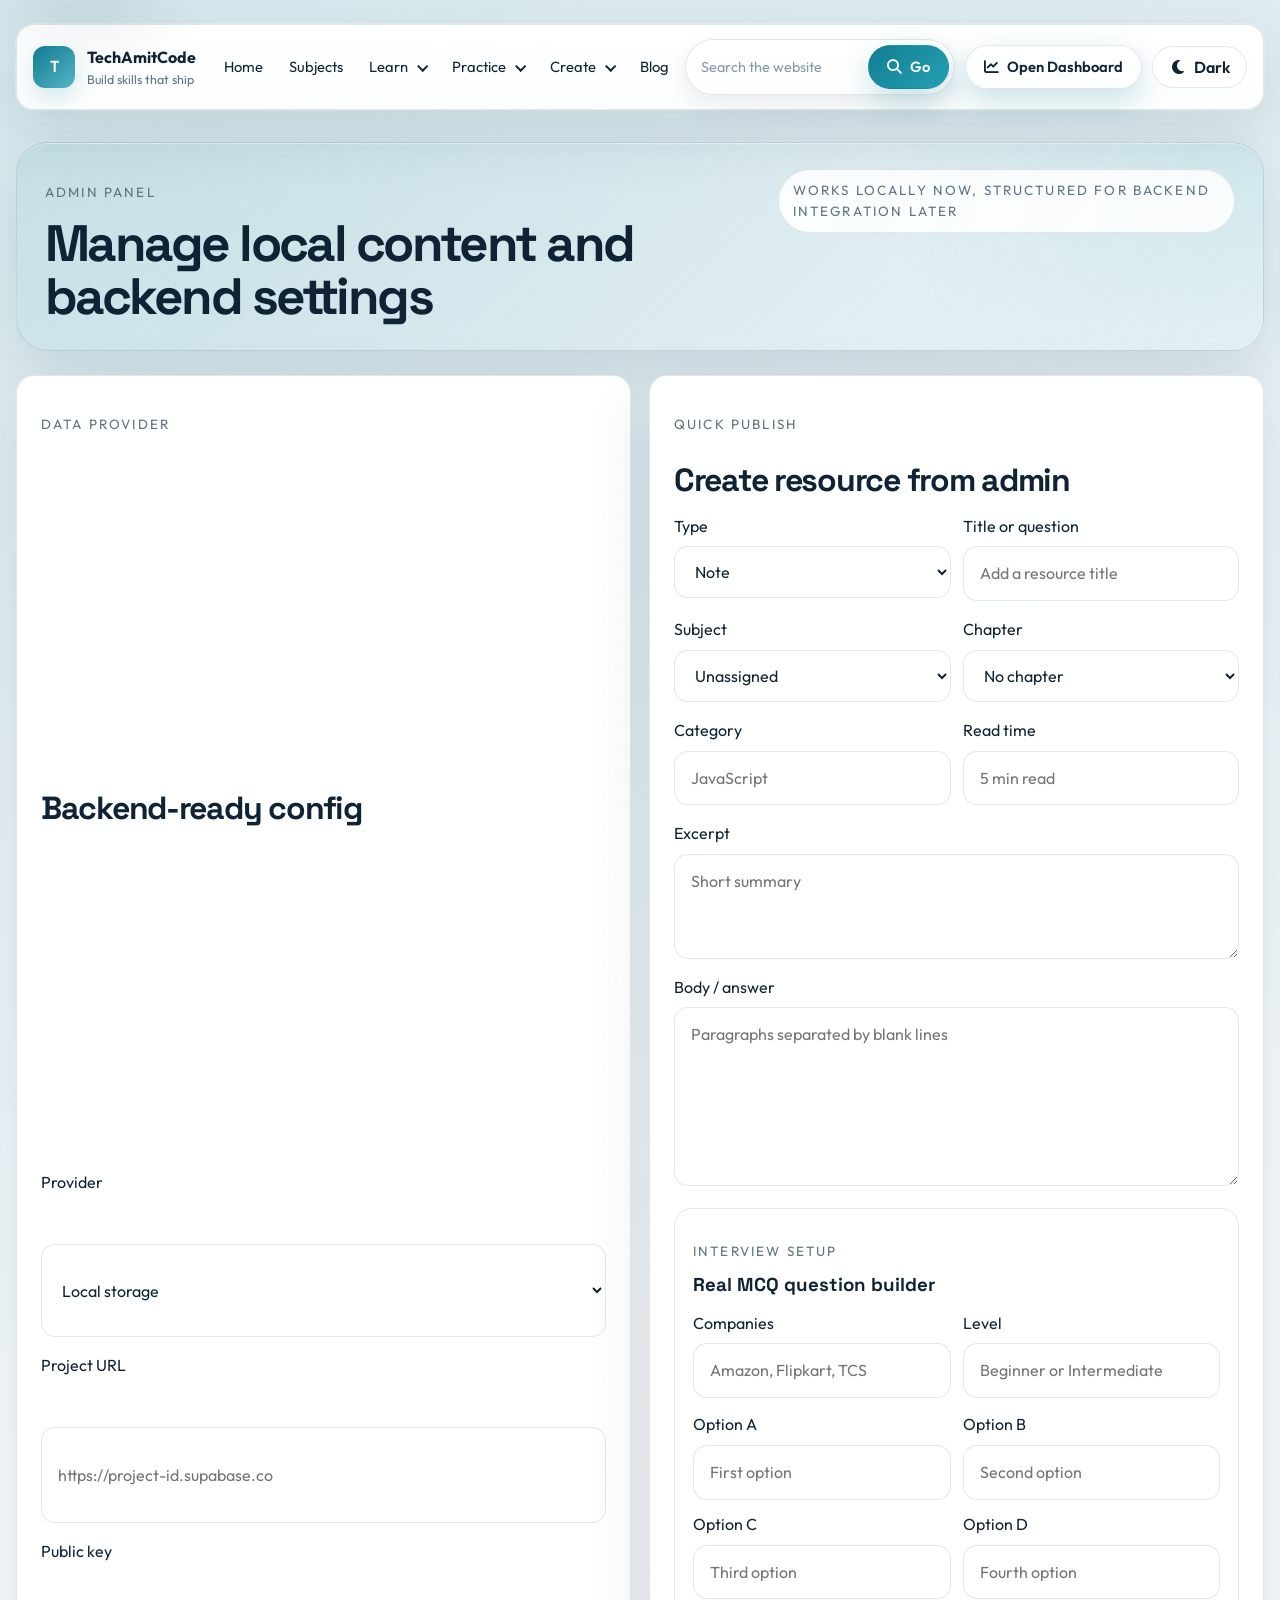
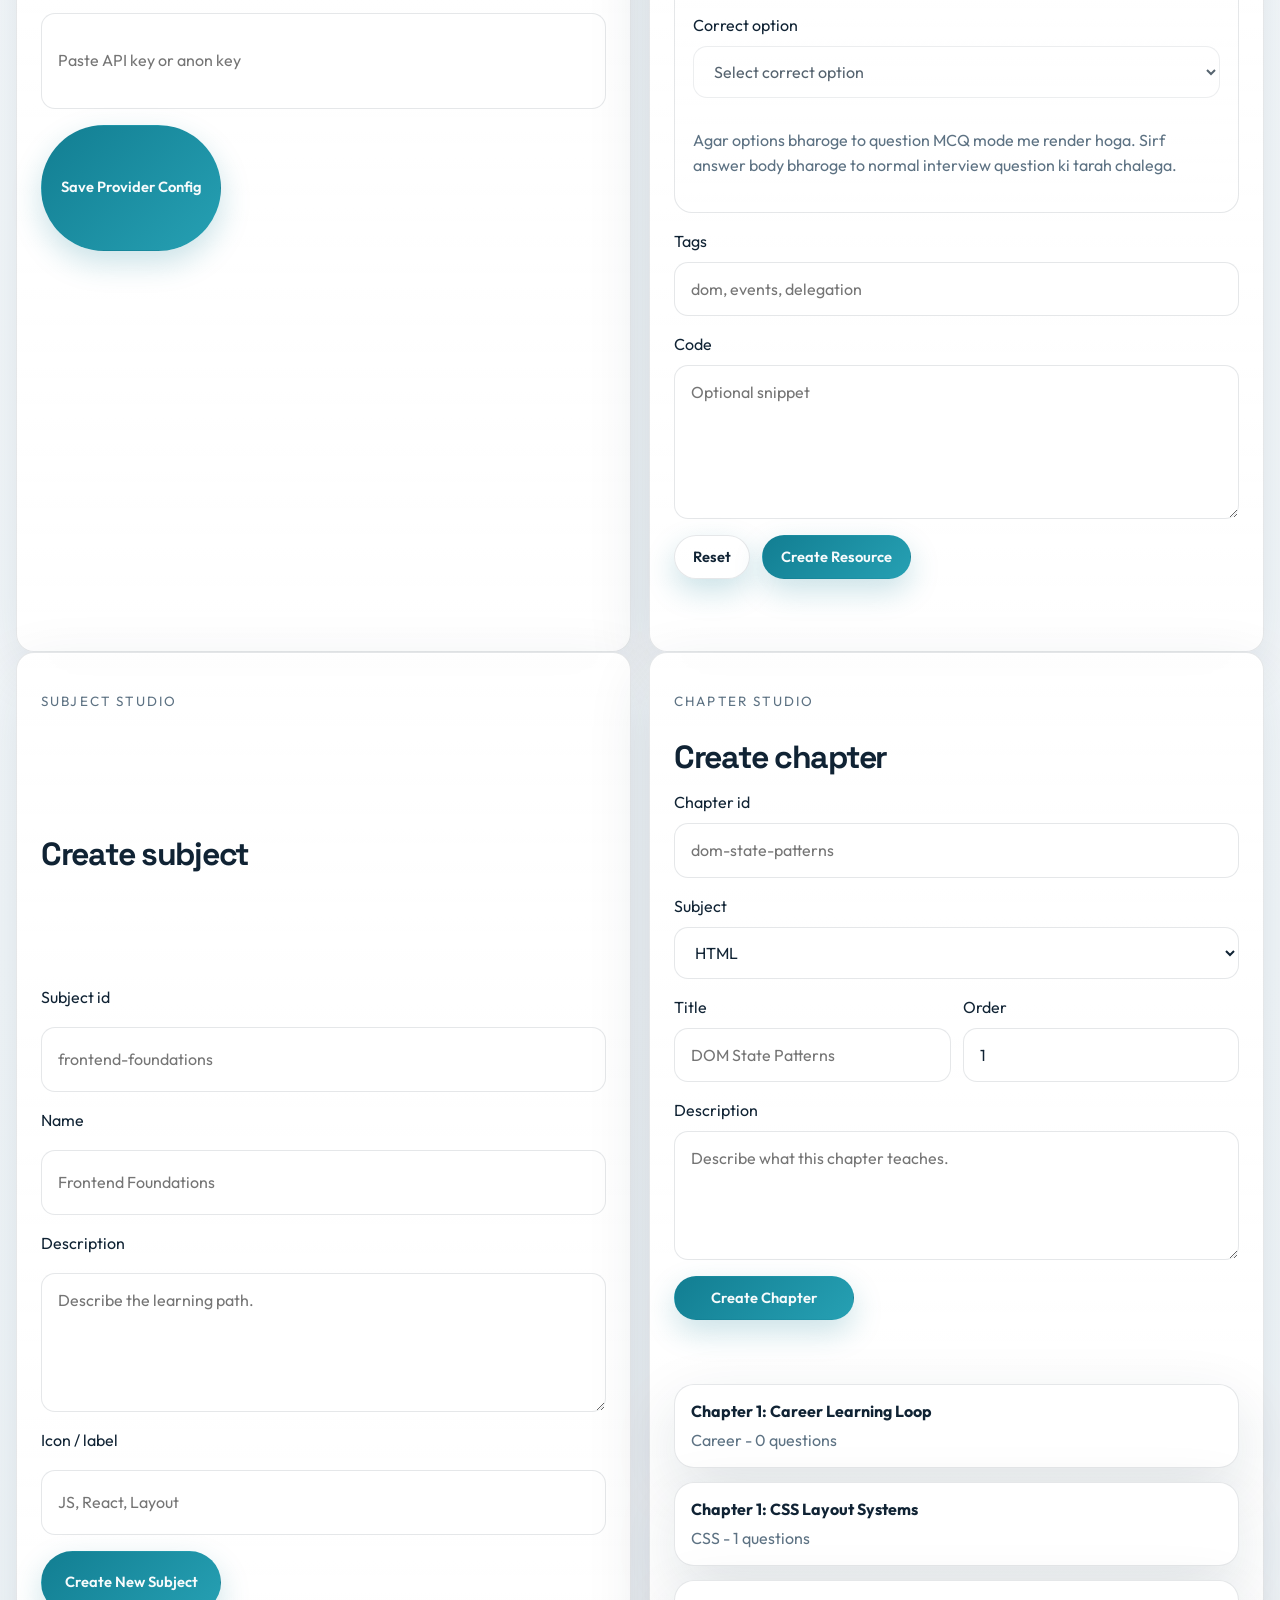
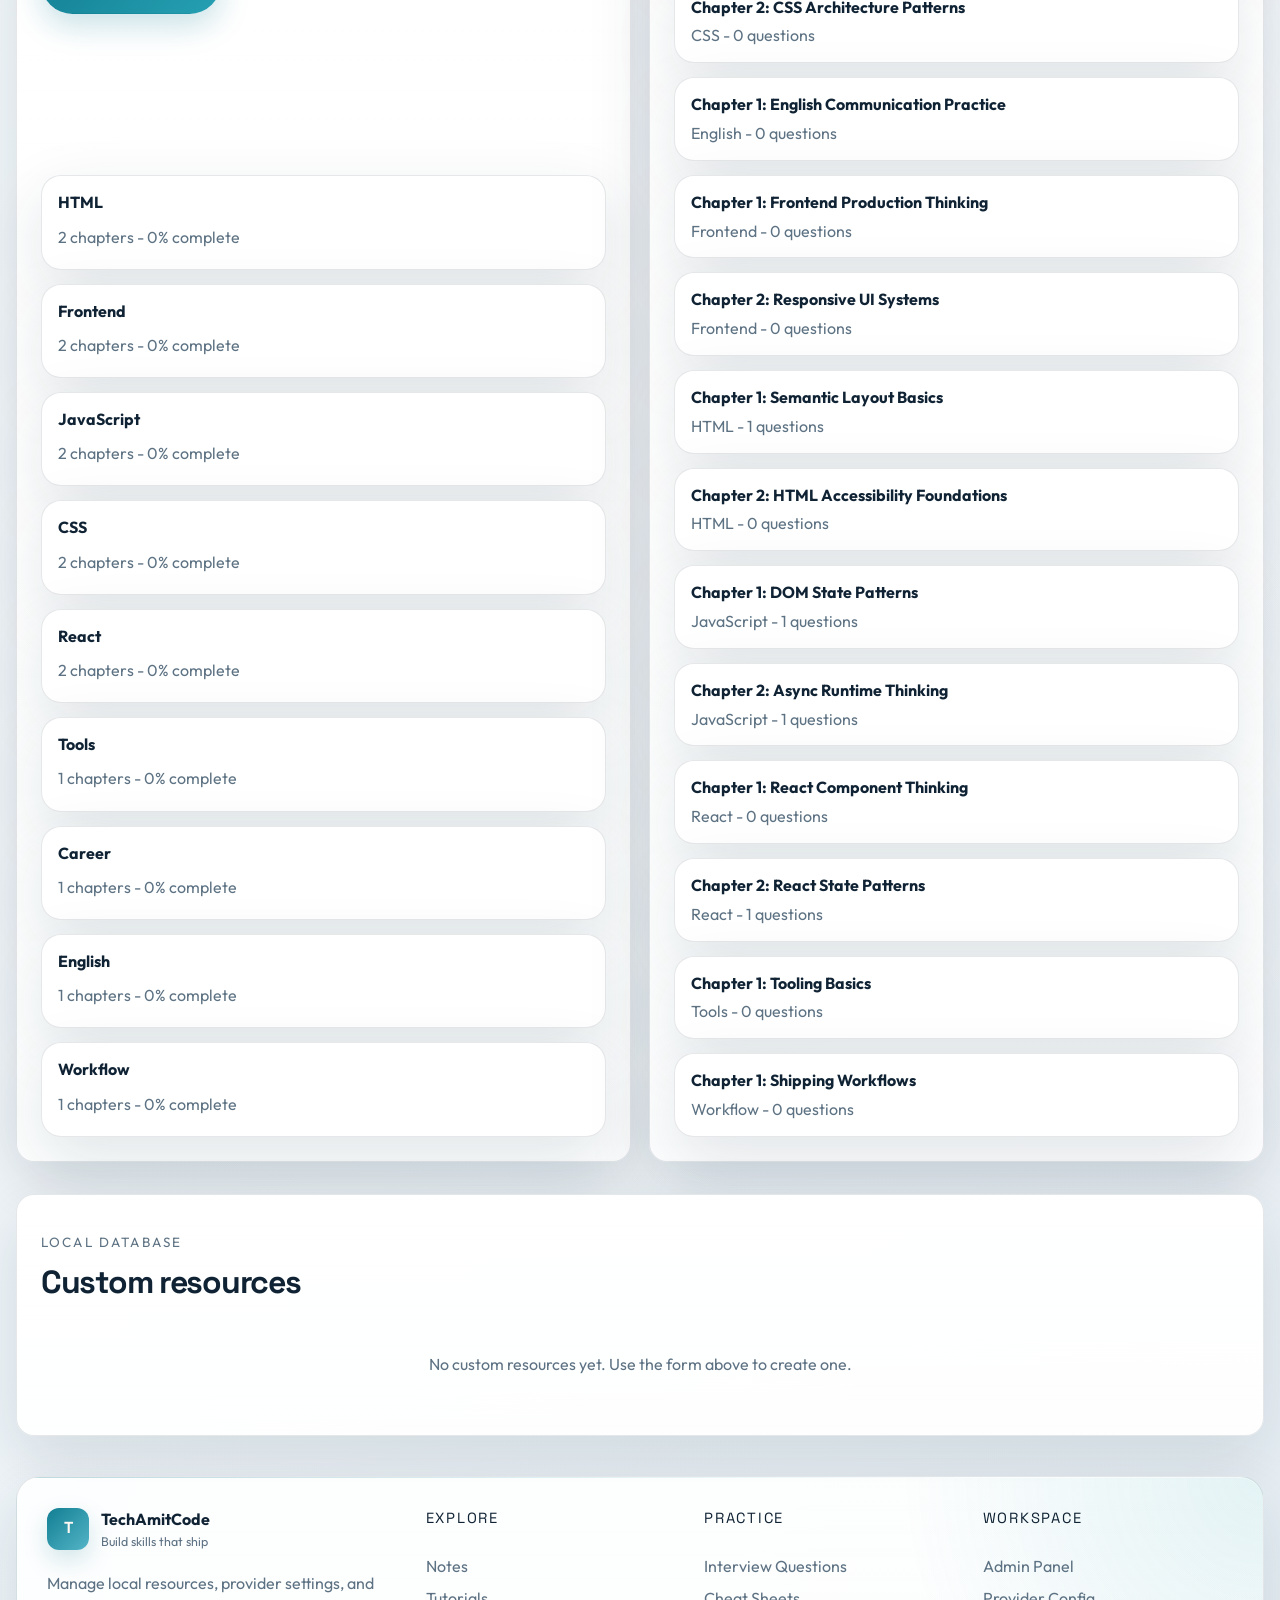
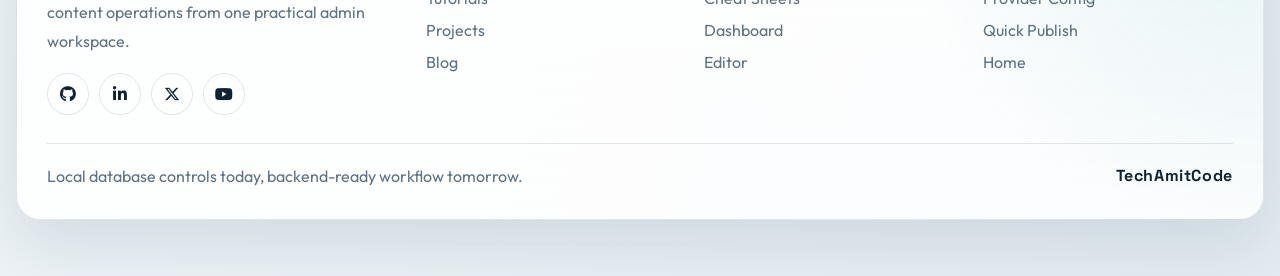
==== commit fc602df9: "Updated all files" ====
--- a/admin.html
+++ b/admin.html
@@ -46,6 +46,7 @@
       <div class="nav-drawer">
         <nav class="site-nav" id="siteNav" aria-label="Primary">
           <a class="nav-link" href="index.html" data-nav="home">Home</a>
+          <a class="nav-link" href="subjects.html" data-nav="subjects">Subjects</a>
           <div class="nav-group" data-nav-group="learn">
             <button class="nav-parent" type="button" data-nav-parent="learn" aria-expanded="false">
               <span>Learn</span>
@@ -147,6 +148,20 @@
             </div>
             <div class="field-grid">
               <label>
+                <span>Subject</span>
+                <select id="adminSubjectInput">
+                  <option value="">Unassigned</option>
+                </select>
+              </label>
+              <label>
+                <span>Chapter</span>
+                <select id="adminChapterInput">
+                  <option value="">No chapter</option>
+                </select>
+              </label>
+            </div>
+            <div class="field-grid">
+              <label>
                 <span>Category</span>
                 <input id="adminCategoryInput" type="text" placeholder="JavaScript" required>
               </label>
@@ -227,6 +242,68 @@
         </article>
       </section>
 
+      <section class="dashboard-grid" id="subjectStudio">
+        <article class="surface dashboard-panel">
+          <p class="eyebrow">Subject studio</p>
+          <h2>Create subject</h2>
+          <form class="editor-form" id="subjectForm">
+            <label>
+              <span>Subject id</span>
+              <input id="subjectIdInput" type="text" placeholder="frontend-foundations">
+            </label>
+            <label>
+              <span>Name</span>
+              <input id="subjectNameInput" type="text" placeholder="Frontend Foundations" required>
+            </label>
+            <label>
+              <span>Description</span>
+              <textarea id="subjectDescriptionInput" rows="4" placeholder="Describe the learning path." required></textarea>
+            </label>
+            <label>
+              <span>Icon / label</span>
+              <input id="subjectIconInput" type="text" placeholder="JS, React, Layout">
+            </label>
+            <button class="button" type="submit">Create New Subject</button>
+          </form>
+          <p class="form-message" id="subjectMessage" aria-live="polite"></p>
+          <div class="resource-list" id="adminSubjectList"></div>
+        </article>
+
+        <article class="surface dashboard-panel">
+          <p class="eyebrow">Chapter studio</p>
+          <h2>Create chapter</h2>
+          <form class="editor-form" id="chapterForm">
+            <label>
+              <span>Chapter id</span>
+              <input id="chapterIdInput" type="text" placeholder="dom-state-patterns">
+            </label>
+            <label>
+              <span>Subject</span>
+              <select id="chapterSubjectInput" required>
+                <option value="">Select subject</option>
+              </select>
+            </label>
+            <div class="field-grid">
+              <label>
+                <span>Title</span>
+                <input id="chapterTitleInput" type="text" placeholder="DOM State Patterns" required>
+              </label>
+              <label>
+                <span>Order</span>
+                <input id="chapterOrderInput" type="number" min="1" value="1" required>
+              </label>
+            </div>
+            <label>
+              <span>Description</span>
+              <textarea id="chapterDescriptionInput" rows="4" placeholder="Describe what this chapter teaches." required></textarea>
+            </label>
+            <button class="button" type="submit">Create Chapter</button>
+          </form>
+          <p class="form-message" id="chapterMessage" aria-live="polite"></p>
+          <div class="resource-list" id="adminChapterList"></div>
+        </article>
+      </section>
+
       <section class="surface section admin-list-panel">
         <div class="section-heading">
           <div>
--- a/css/style.css
+++ b/css/style.css
@@ -980,7 +980,7 @@
 
 body[data-theme="dark"] .button {
   background: linear-gradient(135deg, var(--accent), var(--accent-strong));
-  color: #081018;
+  color:rgb(255, 255, 255);
   box-shadow: 0 10px 28px rgba(90, 228, 255, 0.2);
 }
 
@@ -1109,6 +1109,10 @@
   overflow: hidden;
 }
 
+.editor-panel {
+  overflow: visible;
+}
+
 .preview-panel::after,
 .editor-panel::after,
 .comments-panel::after,
@@ -1695,6 +1699,26 @@
   box-shadow: inset 0 1px 0 rgba(255, 255, 255, 0.46);
 }
 
+.editor-compose-card {
+  gap: 22px;
+  padding: 28px;
+  border-radius: 28px;
+  background:
+    radial-gradient(circle at top right, rgba(44, 166, 178, 0.08), transparent 28%),
+    linear-gradient(180deg, rgba(255, 255, 255, 0.22), rgba(255, 255, 255, 0.08)),
+    var(--surface-strong);
+  border-color: var(--surface-border);
+  box-shadow:
+    inset 0 1px 0 rgba(255, 255, 255, 0.46),
+    0 24px 44px rgba(20, 49, 64, 0.08);
+}
+
+.editor-compose-head {
+  align-items: center;
+  padding-bottom: 8px;
+  border-bottom: 1px solid rgba(18, 43, 58, 0.08);
+}
+
 .editor-title-field input {
   font-size: clamp(1.1rem, 2vw, 1.35rem);
   font-weight: 600;
@@ -1731,23 +1755,68 @@
   background: rgba(15, 124, 144, 0.12);
 }
 
+.writer-toolbar-sticky {
+  position: sticky;
+  top: 92px;
+  z-index: 20;
+  align-self: start;
+  padding: 14px 16px;
+  border-radius: 22px;
+  border: 1px solid var(--surface-border);
+  background:
+    linear-gradient(180deg, rgba(255, 255, 255, 0.22), rgba(255, 255, 255, 0.1)),
+    var(--surface-strong);
+  box-shadow:
+    0 14px 34px rgba(20, 49, 64, 0.08),
+    inset 0 1px 0 rgba(255, 255, 255, 0.4);
+  backdrop-filter: blur(12px);
+}
+
 .editor-tool-select,
 .editor-tool-color {
-  display: inline-flex;
+  display: inline-grid;
+  grid-template-columns: auto 1fr auto;
   align-items: center;
-  gap: 8px;
-  min-height: 40px;
-  padding: 0 12px;
-  border-radius: 999px;
+  gap: 10px;
+  min-height: 48px;
+  min-width: 172px;
+  padding: 0 14px;
+  border-radius: 16px;
   border: 1px solid var(--surface-border);
-  background: rgba(255, 255, 255, 0.56);
+  background: rgba(255, 255, 255, 0.72);
   color: var(--accent-strong);
-  box-shadow: inset 0 1px 0 rgba(255, 255, 255, 0.35);
+  box-shadow:
+    inset 0 1px 0 rgba(255, 255, 255, 0.45),
+    0 8px 18px rgba(20, 49, 64, 0.04);
+}
+
+.editor-tool-icon {
+  display: inline-grid;
+  place-items: center;
+  width: 28px;
+  height: 28px;
+  border-radius: 10px;
+  color: var(--accent-strong);
+  background: rgba(15, 124, 144, 0.08);
+}
+
+.editor-tool-meta {
+  display: inline-grid;
+  min-width: 0;
+}
+
+.editor-tool-label {
+  color: var(--text);
+  font-family: "Space Grotesk", sans-serif;
+  font-size: 0.8rem;
+  font-weight: 700;
+  letter-spacing: 0.02em;
+  text-transform: uppercase;
 }
 
 .editor-tool-select select,
 .editor-tool-color input {
-  width: auto;
+  width: 100%;
   min-height: 0;
   padding: 0;
   border: 0;
@@ -1758,26 +1827,30 @@
 .editor-tool-select select {
   color: var(--text);
   font-family: "Space Grotesk", sans-serif;
-  font-size: 0.9rem;
+  font-size: 0.95rem;
   font-weight: 600;
+  cursor: pointer;
+  appearance: none;
 }
 
 .editor-tool-color input {
-  width: 28px;
-  height: 28px;
+  width: 36px;
+  height: 36px;
   cursor: pointer;
+  border-radius: 12px;
+  overflow: hidden;
 }
 
 .writer-editor-shell {
   border: 1px solid var(--surface-border);
-  border-radius: calc(var(--radius-lg) + 6px);
+  border-radius: 30px;
   background:
     linear-gradient(180deg, rgba(255, 255, 255, 0.32), rgba(255, 255, 255, 0.08)),
     var(--surface-strong);
-  overflow: hidden;
+  overflow: visible;
   box-shadow:
     inset 0 1px 0 rgba(255, 255, 255, 0.52),
-    0 22px 40px rgba(20, 49, 64, 0.08);
+    0 28px 48px rgba(20, 49, 64, 0.08);
   transition: border-color var(--transition-smooth), box-shadow var(--transition-smooth), transform var(--transition-smooth);
 }
 
@@ -1790,19 +1863,21 @@
   box-shadow:
     inset 0 1px 0 rgba(255, 255, 255, 0.56),
     0 0 0 4px rgba(44, 166, 178, 0.08),
-    0 24px 42px rgba(20, 49, 64, 0.1);
+    0 28px 52px rgba(20, 49, 64, 0.1);
   transform: translateY(-1px);
 }
 
 .writer-editor {
-  min-height: 360px;
-  padding: 24px 26px;
+  min-height: 560px;
+  padding: 52px 62px 72px;
   outline: none;
-  line-height: 1.9;
-  font-size: 1.08rem;
+  line-height: 2;
+  font-size: 1.14rem;
   font-family: Georgia, "Times New Roman", serif;
-  letter-spacing: 0.01em;
+  letter-spacing: 0.012em;
   color: var(--text);
+  max-width: 74ch;
+  margin: 0 auto;
 }
 
 .writer-editor:empty::before {
@@ -1901,12 +1976,36 @@
   box-shadow: inset 0 1px 0 rgba(255, 255, 255, 0.03);
 }
 
+body[data-theme="dark"] .editor-compose-card {
+  background:
+    linear-gradient(180deg, rgba(255, 255, 255, 0.04), rgba(255, 255, 255, 0.015)),
+    var(--surface-strong);
+  border-color: rgba(120, 170, 208, 0.14);
+  box-shadow:
+    inset 0 1px 0 rgba(255, 255, 255, 0.03),
+    0 28px 48px rgba(0, 0, 0, 0.28);
+}
+
+body[data-theme="dark"] .editor-compose-head {
+  border-bottom-color: rgba(120, 170, 208, 0.12);
+}
+
 body[data-theme="dark"] .writer-toolbar,
 body[data-theme="dark"] .writer-editor-shell {
   background:
     linear-gradient(180deg, rgba(255, 255, 255, 0.06), rgba(255, 255, 255, 0.015)),
     #111b29;
   border-color: rgba(120, 170, 208, 0.15);
+}
+
+body[data-theme="dark"] .writer-toolbar-sticky {
+  background:
+    linear-gradient(180deg, rgba(255, 255, 255, 0.06), rgba(255, 255, 255, 0.015)),
+    #111b29;
+  border-color: rgba(120, 170, 208, 0.15);
+  box-shadow:
+    inset 0 1px 0 rgba(255, 255, 255, 0.03),
+    0 16px 30px rgba(0, 0, 0, 0.26);
 }
 
 body[data-theme="dark"] .editor-tool-button,
@@ -1918,12 +2017,18 @@
   box-shadow: inset 0 1px 0 rgba(255, 255, 255, 0.03);
 }
 
+body[data-theme="dark"] .editor-tool-icon {
+  background: rgba(86, 209, 238, 0.1);
+  color: #d9edf6;
+}
+
 body[data-theme="dark"] .editor-tool-button:hover,
 body[data-theme="dark"] .editor-tool-button:focus-visible {
   background: rgba(86, 209, 238, 0.12);
   color: var(--text);
 }
 
+body[data-theme="dark"] .editor-tool-label,
 body[data-theme="dark"] .editor-tool-select select {
   color: #eef6fb;
 }
@@ -1936,7 +2041,11 @@
 body[data-theme="dark"] .writer-editor-shell {
   box-shadow:
     inset 0 1px 0 rgba(255, 255, 255, 0.04),
-    0 22px 42px rgba(0, 0, 0, 0.24);
+    0 26px 46px rgba(0, 0, 0, 0.28);
+  background:
+    linear-gradient(180deg, rgba(255, 255, 255, 0.06), rgba(255, 255, 255, 0.015)),
+    #111b29;
+  border-color: rgba(120, 170, 208, 0.15);
 }
 
 body[data-theme="dark"] .writer-editor:empty::before {
@@ -2502,6 +2611,51 @@
   justify-self: start;
 }
 
+.detail-context-pills {
+  display: flex;
+  flex-wrap: wrap;
+  gap: 10px;
+}
+
+.chapter-outline {
+  display: grid;
+  gap: 12px;
+}
+
+.chapter-outline-item {
+  display: grid;
+  grid-template-columns: auto minmax(0, 1fr);
+  gap: 12px;
+  padding: 14px;
+  border-radius: var(--radius-md);
+  border: 1px solid var(--surface-border);
+  background: var(--surface-strong);
+}
+
+.chapter-outline-step {
+  display: inline-grid;
+  place-items: center;
+  width: 34px;
+  height: 34px;
+  border-radius: 999px;
+  background: rgba(18, 126, 146, 0.14);
+  color: var(--accent-strong);
+  font-size: 0.8rem;
+  font-weight: 700;
+  letter-spacing: 0.08em;
+}
+
+.chapter-outline-item strong {
+  display: block;
+  margin-bottom: 4px;
+}
+
+.chapter-outline-item p {
+  margin: 0;
+  color: var(--muted);
+  line-height: 1.6;
+}
+
 .question-card {
   padding: 24px;
   background:
@@ -2794,6 +2948,13 @@
   margin-top: 6px;
 }
 
+#editorInterviewFields[hidden],
+#articleOnlyFields[hidden],
+#editorTemplateTools[hidden],
+#postCodeField[hidden] {
+  display: none !important;
+}
+
 .mcq-builder .section-heading {
   margin-bottom: 2px;
 }
@@ -2908,6 +3069,264 @@
   to {
     opacity: 1;
     transform: translateY(0);
+  }
+}
+
+/* AI Assistant Widget */
+.ai-assistant-widget {
+  position: fixed;
+  bottom: 24px;
+  right: 24px;
+  z-index: 999;
+  font-family: "Outfit", sans-serif;
+}
+
+.ai-toggle-btn {
+  width: 56px;
+  height: 56px;
+  border-radius: 50%;
+  border: none;
+  background: linear-gradient(135deg, var(--accent), var(--accent-strong));
+  color: white;
+  cursor: pointer;
+  display: flex;
+  align-items: center;
+  justify-content: center;
+  gap: 4px;
+  font-size: 24px;
+  box-shadow: 0 8px 24px rgba(18, 126, 146, 0.3);
+  transition: all var(--transition-smooth);
+  position: relative;
+}
+
+.ai-toggle-btn:hover {
+  transform: scale(1.1);
+  box-shadow: 0 12px 32px rgba(18, 126, 146, 0.45);
+}
+
+.ai-toggle-btn:active {
+  transform: scale(0.95);
+}
+
+.ai-badge {
+  font-size: 10px;
+  font-weight: 700;
+  position: absolute;
+  top: -4px;
+  right: -4px;
+  background: #ff6b6b;
+  color: white;
+  padding: 2px 6px;
+  border-radius: 10px;
+}
+
+.ai-panel {
+  position: absolute;
+  bottom: 80px;
+  right: 0;
+  width: 360px;
+  max-height: 560px;
+  background: var(--surface-strong);
+  border: 1px solid var(--surface-border);
+  border-radius: var(--radius-lg);
+  box-shadow: var(--shadow);
+  display: flex;
+  flex-direction: column;
+  overflow: hidden;
+  animation: slideUp var(--transition-smooth) both;
+}
+
+.ai-panel[hidden] {
+  display: none;
+}
+
+.ai-header {
+  display: flex;
+  justify-content: space-between;
+  align-items: center;
+  padding: 16px;
+  border-bottom: 1px solid var(--surface-border);
+  background: var(--accent-soft);
+}
+
+.ai-header h3 {
+  margin: 0;
+  font-size: 16px;
+  font-weight: 600;
+  color: var(--text);
+}
+
+.ai-close-btn {
+  background: none;
+  border: none;
+  font-size: 24px;
+  cursor: pointer;
+  color: var(--text);
+  padding: 0;
+  width: 32px;
+  height: 32px;
+  display: flex;
+  align-items: center;
+  justify-content: center;
+  border-radius: 6px;
+  transition: background var(--transition);
+}
+
+.ai-close-btn:hover {
+  background: rgba(0, 0, 0, 0.1);
+}
+
+.ai-content {
+  display: flex;
+  flex-direction: column;
+  flex: 1;
+  overflow-y: auto;
+  padding: 16px;
+  gap: 12px;
+}
+
+.ai-greeting {
+  font-size: 14px;
+  color: var(--muted);
+  line-height: 1.5;
+}
+
+.ai-features {
+  display: grid;
+  grid-template-columns: repeat(2, 1fr);
+  gap: 8px;
+}
+
+.ai-feature-btn {
+  display: flex;
+  flex-direction: column;
+  align-items: center;
+  justify-content: center;
+  gap: 6px;
+  padding: 12px;
+  border: 1px solid var(--surface-border);
+  border-radius: var(--radius-md);
+  background: var(--surface);
+  cursor: pointer;
+  transition: all var(--transition);
+  font-size: 12px;
+  font-weight: 500;
+  color: var(--text);
+}
+
+.ai-feature-btn:hover {
+  background: var(--accent-soft);
+  border-color: var(--accent);
+}
+
+.feature-icon {
+  font-size: 20px;
+}
+
+.ai-messages {
+  display: flex;
+  flex-direction: column;
+  gap: 8px;
+  min-height: 60px;
+  max-height: 200px;
+  overflow-y: auto;
+}
+
+.ai-message {
+  padding: 10px 12px;
+  border-radius: 8px;
+  font-size: 13px;
+  line-height: 1.4;
+  word-wrap: break-word;
+}
+
+.ai-message.user {
+  background: var(--accent-soft);
+  color: var(--accent-strong);
+  margin-left: 20px;
+  text-align: right;
+}
+
+.ai-message.assistant {
+  background: rgba(0, 0, 0, 0.05);
+  color: var(--text);
+  margin-right: 20px;
+}
+
+.ai-input-box {
+  display: flex;
+  gap: 8px;
+  padding-top: 8px;
+  border-top: 1px solid var(--surface-border);
+}
+
+.ai-input {
+  flex: 1;
+  padding: 10px 12px;
+  border: 1px solid var(--surface-border);
+  border-radius: 6px;
+  background: var(--surface);
+  color: var(--text);
+  font-size: 13px;
+  font-family: inherit;
+  transition: border-color var(--transition);
+}
+
+.ai-input:focus {
+  outline: none;
+  border-color: var(--accent);
+  background: var(--surface-strong);
+}
+
+.ai-send-btn {
+  padding: 10px 16px;
+  border: none;
+  border-radius: 6px;
+  background: var(--accent);
+  color: white;
+  cursor: pointer;
+  font-size: 13px;
+  font-weight: 600;
+  transition: all var(--transition);
+}
+
+.ai-send-btn:hover {
+  background: var(--accent-strong);
+}
+
+.ai-send-btn:active {
+  transform: scale(0.95);
+}
+
+@keyframes slideUp {
+  from {
+    opacity: 0;
+    transform: translateY(20px);
+  }
+  to {
+    opacity: 1;
+    transform: translateY(0);
+  }
+}
+
+@media (max-width: 480px) {
+  .ai-assistant-widget {
+    bottom: 16px;
+    right: 16px;
+  }
+
+  .ai-toggle-btn {
+    width: 48px;
+    height: 48px;
+    font-size: 20px;
+  }
+
+  .ai-panel {
+    width: 100vw;
+    max-width: calc(100vw - 32px);
+    bottom: 64px;
+    right: -16px;
+    max-height: 50vh;
   }
 }
 
@@ -2999,11 +3418,30 @@
   border-radius: var(--radius-lg);
   background: var(--surface-strong);
   border: 1px solid var(--surface-border);
+  display: grid;
+  gap: 10px;
+}
+
+.comment-item-head {
+  display: flex;
+  justify-content: space-between;
+  gap: 12px;
+  align-items: center;
+  flex-wrap: wrap;
 }
 
 .comment-item strong {
   display: block;
-  margin-bottom: 6px;
+}
+
+.comment-item-head span {
+  color: var(--muted);
+  font-size: 0.9rem;
+}
+
+.comment-item p {
+  margin: 0;
+  line-height: 1.75;
 }
 
 .empty-state {
@@ -3565,6 +4003,105 @@
   }
 }
 
+.card-path,
+.breadcrumb,
+.subject-meta-row,
+.chapter-nav {
+  display: flex;
+  flex-wrap: wrap;
+  gap: 0.75rem;
+}
+
+.breadcrumb {
+  align-items: center;
+  margin-bottom: 1rem;
+  color: var(--muted);
+  font-size: 0.95rem;
+}
+
+.breadcrumb a {
+  color: inherit;
+  text-decoration: none;
+}
+
+.chapter-layout {
+  display: grid;
+  grid-template-columns: minmax(0, 1.6fr) minmax(280px, 1fr);
+  gap: 1.25rem;
+}
+
+.chapter-resource-block,
+.practice-panel {
+  display: grid;
+  gap: 0.9rem;
+}
+
+.chapter-resource-block {
+  padding: 1.2rem;
+  border-radius: calc(var(--radius-lg) + 2px);
+}
+
+.chapter-resource-block-lesson,
+.chapter-resource-block-primary {
+  gap: 1rem;
+}
+
+.chapter-resource-block-primary {
+  background:
+    radial-gradient(circle at top right, rgba(86, 209, 238, 0.12), transparent 28%),
+    linear-gradient(180deg, rgba(255, 255, 255, 0.04), rgba(255, 255, 255, 0.015)),
+    var(--surface-strong);
+}
+
+.chapter-resource-block .card-excerpt {
+  margin: 0;
+}
+
+.chapter-resource-block .article-body {
+  max-width: 78ch;
+  font-size: 1rem;
+  line-height: 1.9;
+}
+
+.chapter-resource-block .article-body p {
+  color: var(--text);
+}
+
+.chapter-side-block {
+  margin-top: 1rem;
+}
+
+.chapter-nav {
+  justify-content: space-between;
+}
+
+#chapterPracticeSection[hidden],
+#chapterQuestionsSection[hidden] {
+  display: none;
+}
+
+#chapterPracticeSection .empty-state,
+#chapterQuestionsSection .empty-state,
+#chapterTutorials .empty-state,
+#chapterCheatsheets .empty-state {
+  margin: 0;
+  padding: 1rem 1.1rem;
+  border: 1px dashed var(--surface-border);
+  border-radius: var(--radius-md);
+  background: rgba(255, 255, 255, 0.02);
+  text-align: left;
+}
+
+@media (max-width: 900px) {
+  .chapter-layout {
+    grid-template-columns: 1fr;
+  }
+
+  .chapter-nav {
+    flex-direction: column;
+  }
+}
+
 @media print {
   body {
     background: #fff;
